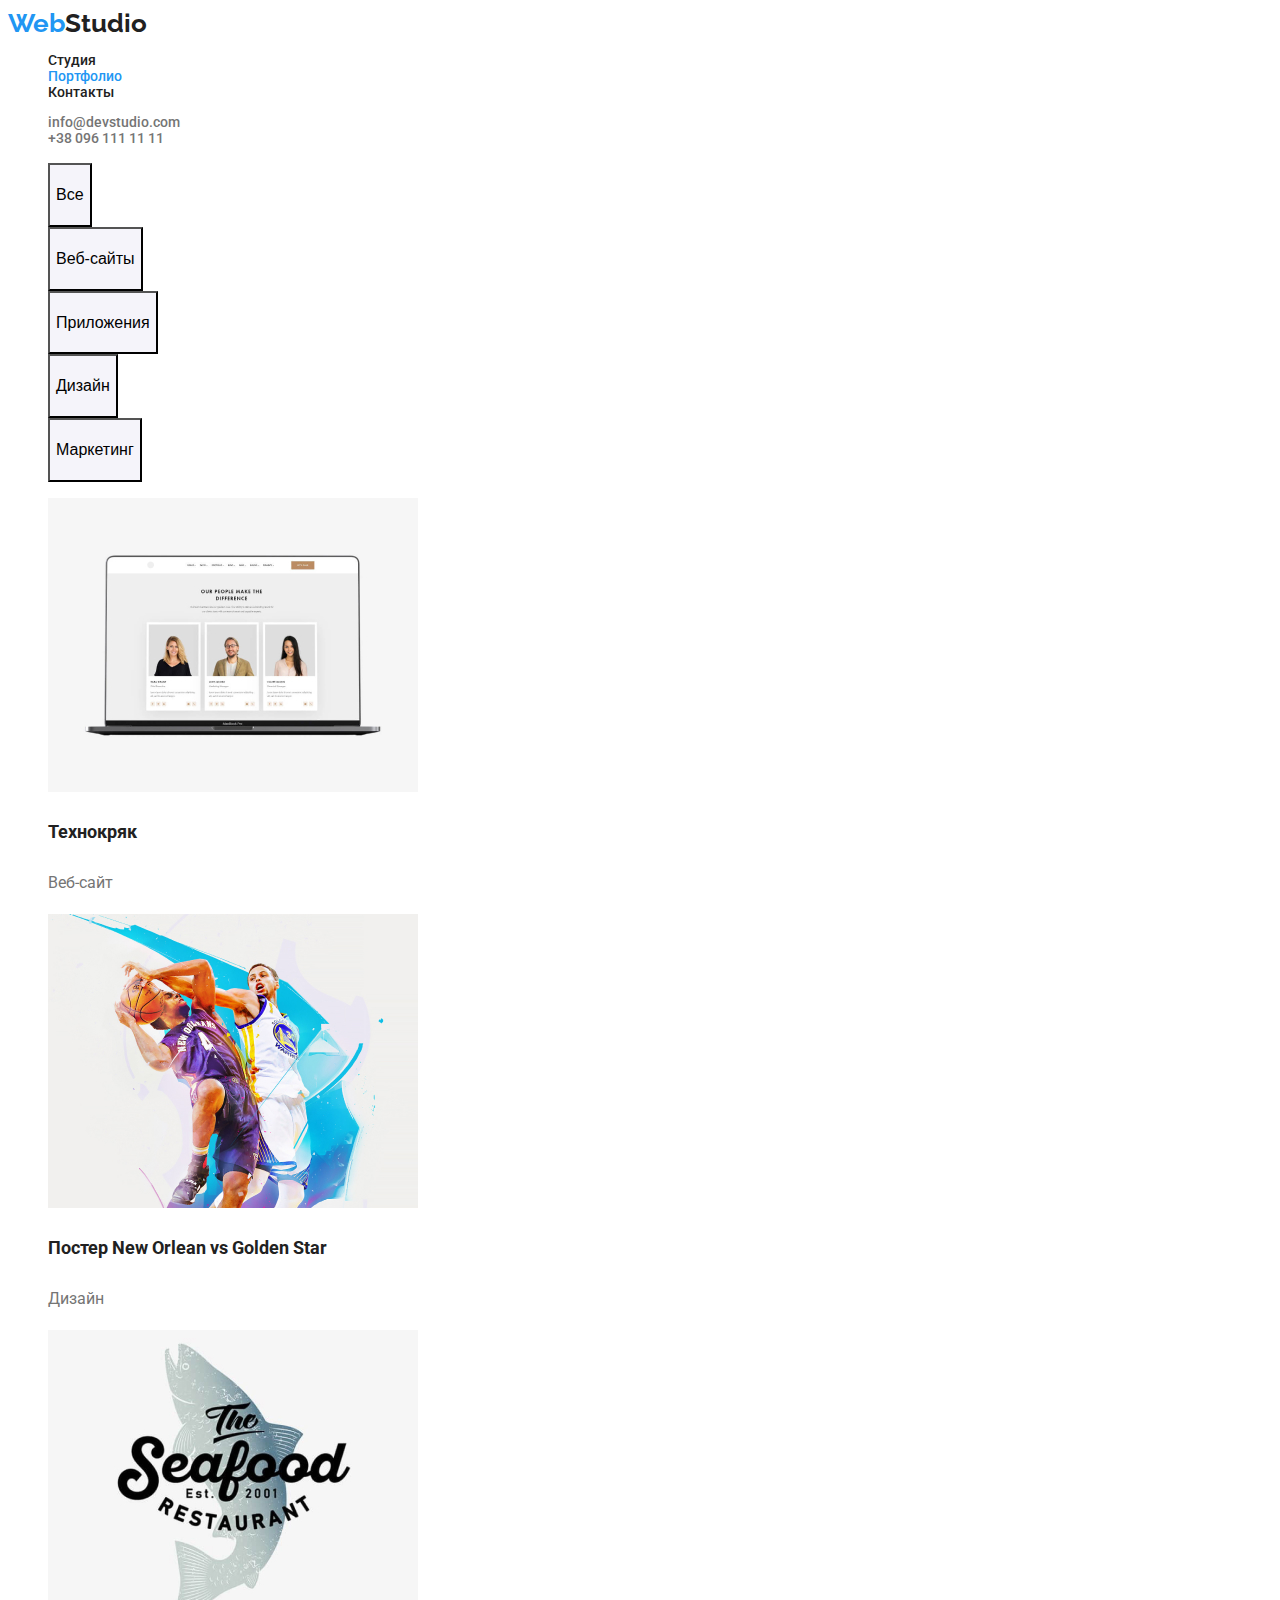
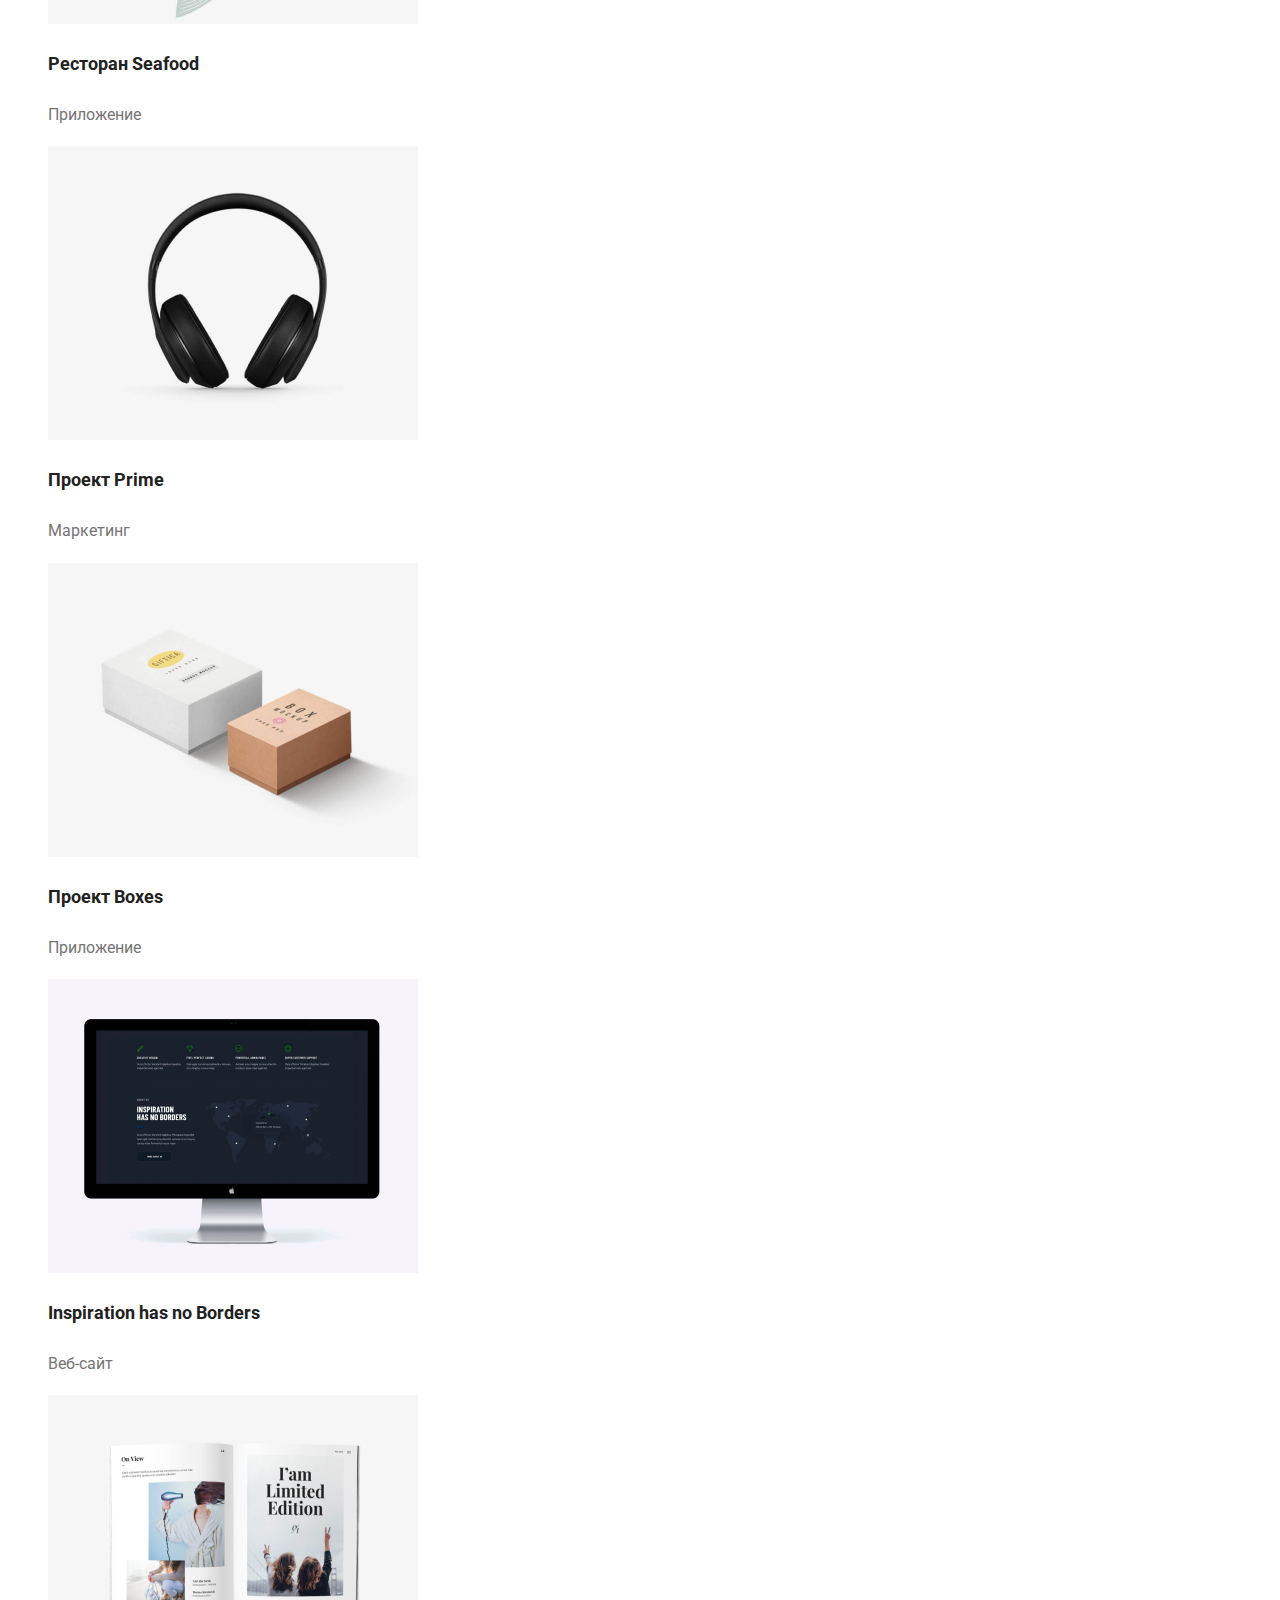
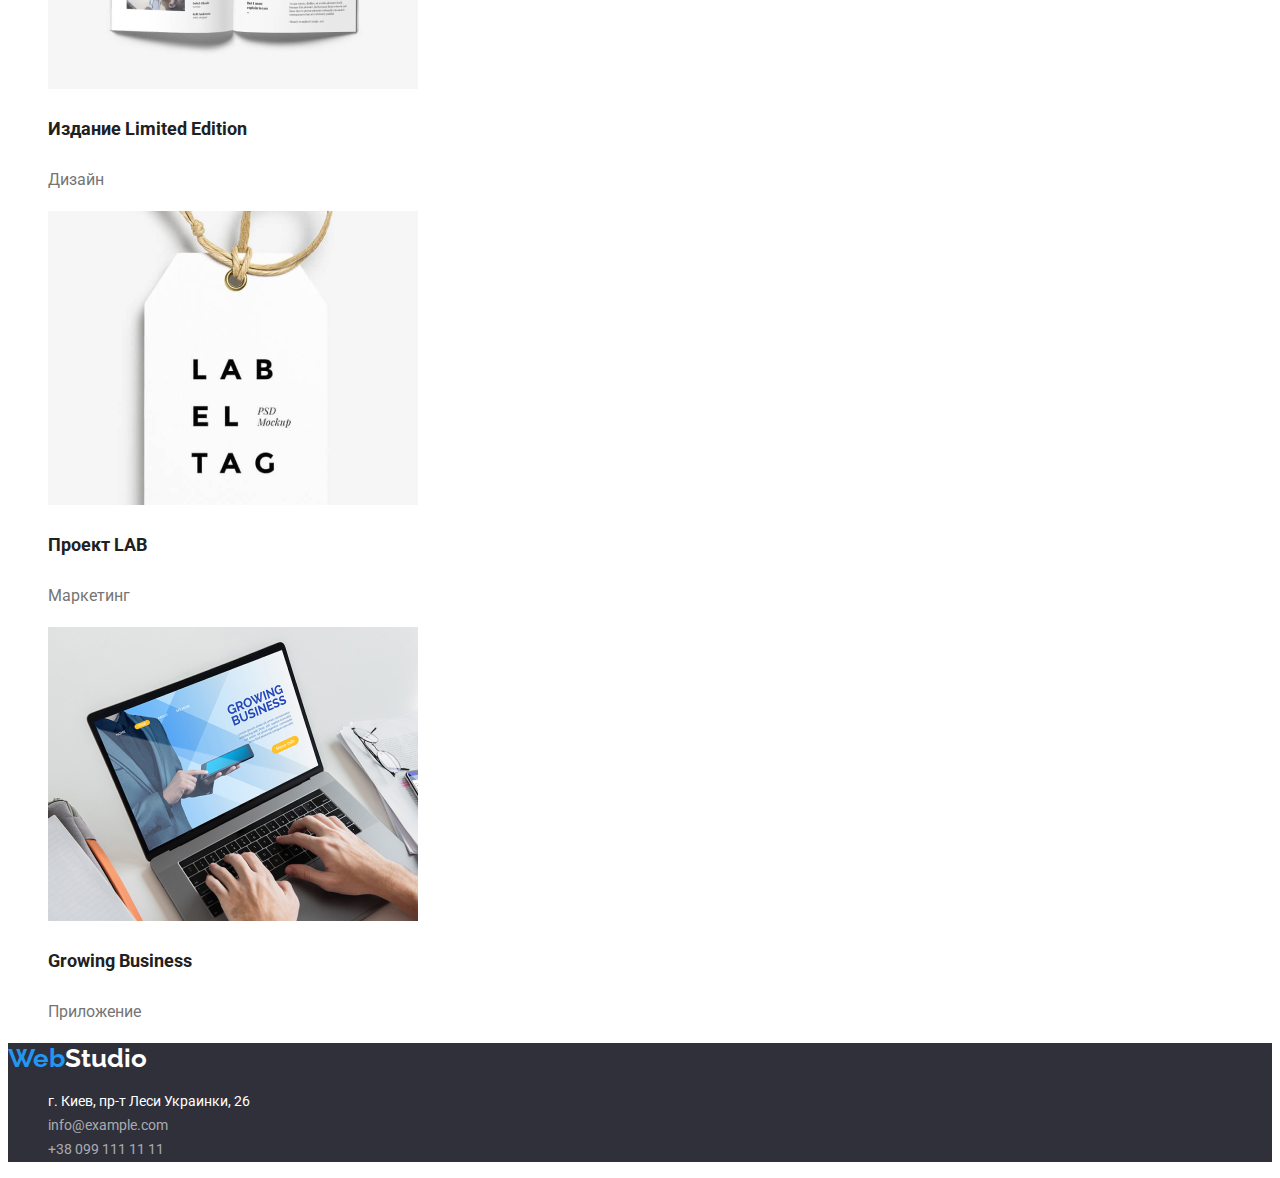
==== portfolio/index.html @ 1dd8f784 "added styles" ====
<!DOCTYPE html>
<html lang="ru">
<head>
    <meta charset="UTF-8">
    <meta http-equiv="X-UA-Compatible" content="IE=edge">
    <meta name="viewport" content="width=device-width, initial-scale=1.0">
    <link rel="stylesheet" href="../style.css">
    <link rel="preconnect" href="https://fonts.googleapis.com">
<link rel="preconnect" href="https://fonts.gstatic.com" crossorigin>
<link href="https://fonts.googleapis.com/css2?family=Raleway:wght@700&family=Roboto:wght@400;500;700;900&display=swap" rel="stylesheet">
    <title>Business</title>
</head>
<body>
    <header>
        <nav>
           <a href="./index.html" class="logo"><span>Web</span>Studio</a>
            <ul class="nav">
                <li ><a href="../index.html" >Студия</a></li>
                <li><a href="#" class="link" >Портфолио</a></li>
                <li><a href="#" >Контакты</a></li>
            </ul>
        </nav>
        <address>
            <ul class="address__list">
                <li class="addres__item"><a href="mailto:info@devstudio.com">info@devstudio.com</a></li>
                <li class="addres__item"><a href="tel:+380961111111">+38 096 111 11 11</a></li>
            </ul>
        </address>
        
    </header>
    <main>
        <section>
            <!-- <h2></h2> -->
            <ul class="check">
                <li>
                    <button>
                        <p>Все</p>
                    </button>
                </li>
                <li>
                    <button>
                        <p>Веб-сайты</p>
                    </button>
                </li>
                <li>
                    <button>
                        <p>Приложения</p>
                    </button>
                </li>
                <li>
                    <button>
                        <p>Дизайн</p>
                    </button>
                </li>
                <li>
                    <button>
                        <p>Маркетинг</p>
                    </button>
                </li>
            </ul>
            <ul class="options">
                <li>
                    <img src="./img/img1.jpg" alt="Технокряк" width="370" height="294">
                    <h3>Технокряк</h3>
                    <p>Веб-сайт</p>
                </li>
                <li>
                    <img src="./img/img2.jpg" alt="Постер New Orlean vs Golden Star" width="370" height="294">
                    <h3>Постер New Orlean vs Golden Star</h3>
                    <p>Дизайн</p>
                </li>
                <li>
                    <img src="./img/img3.jpg" alt="Ресторан Seafood" width="370" height="294">
                    <h3>Ресторан Seafood</h3>
                    <p>Приложение</p>
                </li>
                <li>
                    <img src="./img/img4.jpg" alt="Проект Prime" width="370" height="294">
                    <h3>Проект Prime</h3>
                    <p>Маркетинг</p>
                </li>
                <li>
                    <img src="./img/img5.jpg" alt="Проект Boxes" width="370" height="294">
                    <h3>Проект Boxes</h3>
                    <p>Приложение</p>
                </li>
                <li>
                    <img src="./img/img6.jpg" alt="Inspiration has no Borders" width="370" height="294">
                    <h3>Inspiration has no Borders</h3>
                    <p>Веб-сайт</p>
                </li>
                <li>
                    <img src="./img/img7.jpg" alt="Издание Limited Edition" width="370" height="294">
                    <h3>Издание Limited Edition</h3>
                    <p>Дизайн</p>
                </li>
                <li>
                    <img src="./img/img8.jpg" alt="Проект LAB" width="370" height="294">
                    <h3>Проект LAB</h3>
                    <p>Маркетинг</p>
                </li>
                <li>
                    <img src="./img/img9.jpg" alt="Growing Business" width="370" height="294">
                    <h3>Growing Business</h3>
                    <p>Приложение</p>
                </li>
            </ul>
        </section>
    </main>
    <footer>
        <a href="./index.html" class="logo"><span>Web</span>Studio</a>
        <address class="address">
            <ul>
                <li class="city">г. Киев, пр-т Леси Украинки, 26</li>
                <li>info@example.com</li>
                <li>+38 099 111 11 11</li>
            </ul>
        </address>
    </footer>
</body>
</html>
---- style.css ----
:root{
    --color_blue: #2196F3;
    --color-white: #FFFFFF;;
    --color-black: #212121;
    --color_grey: #757575;
    --background_dark: #2F303A;
    --background_white: #F5F4FA;
    --color_rgba: rgba(255, 255, 255, 0.6)
}
body{
    color: var(--color_grey);
    background-color: var(--color-white);
    font-family: 'Roboto', sans-serif;
}
address{
    font-style: normal;
}
ul{
    list-style: none;
}
a{
    text-decoration: none;
}
h1{
text-align: center;
font-weight: 900;
font-size: 44px;
line-height: 1.36;
}
h2, h3{
    color: var(--color-black)
}
h2{
    font-weight: 700;
    font-size: 36px;
    line-height: 1.16;
}

.nav a{
    color: var(--color-black);
}
.nav a:hover,
.nav a:focus{
    color: var(--color_blue)
}
address a{
    color: var(--color_grey);
}
.address__list a:hover,
.address__list a:focus{
    color: var(--color_blue)
}
.nav,
.address__list{
font-weight: 500;
font-size: 14px;
line-height: 1.14;
}
.address{
    color: var(--color_rgba)
}
.logo{
color: var(--color-black);
font-family: 'Raleway';
font-weight: 700;
font-size: 26px;
line-height: 1.19;
}
footer .logo{
    color: var(--color-white)
}
.logo span{
    color: var(--color_blue)
}
.hero{
    background-color: var(--background_dark)
}
.hero h1{
    color: var(--color-white)
}
.hero button{
    background-color: var(--color_blue);
    color: var(--color-white);
    font-weight: 700;
    font-size: 16px;
    line-height: 1.87;
}
.comands{
    background-color: var(--background_white);
}
.comands h3{
font-weight: 500;
font-size: 16px;
line-height: 1.18;
}
.comands p{
    font-weight: 400;
    font-size: 16px;
    line-height: 1.18;
}
footer{
    background-color: var(--background_dark)
}
.city{
    color: var(--color-white);
}
.skills h3{
font-weight: 700;
font-size: 14px;
line-height: 1.14;
}
.skills p,
footer li{
    font-weight: 400;
    font-size: 14px;
    line-height: 1.71;
}
.nav .link{
    color: var(--color_blue)
}
                                                   /* PORTFOLIO*/

.check p{
font-weight: 500;
font-size: 16px;
line-height: 1.62;
}
.check button{
    background-color: var(--background_white)
}
.check button:hover,
.check button:focus{
    color: var(--color-white);
    background-color:var(--color_blue);
    cursor: pointer;
}
.options h3{
font-weight: 700;
font-size: 18px;
line-height: 2;
}
.options p{
font-weight: 400;
font-size: 16px;
line-height: 1.88;
}
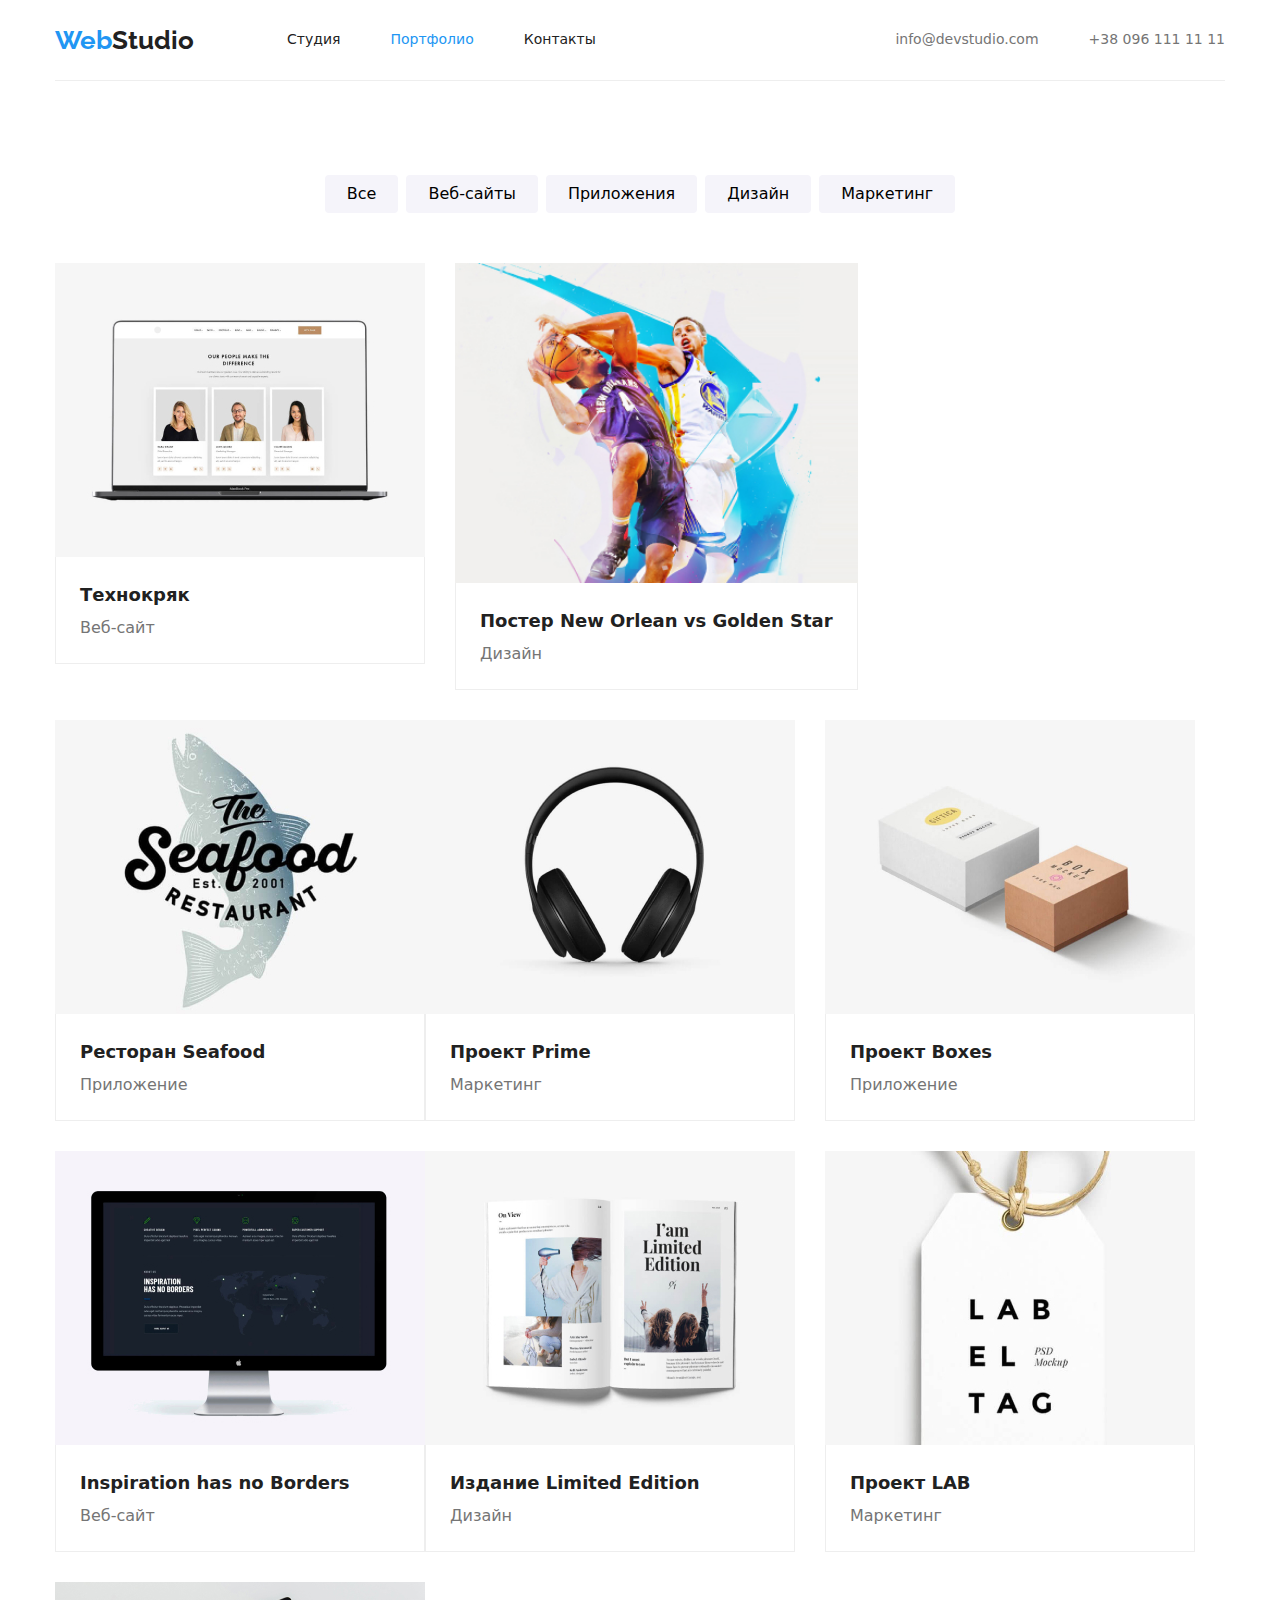
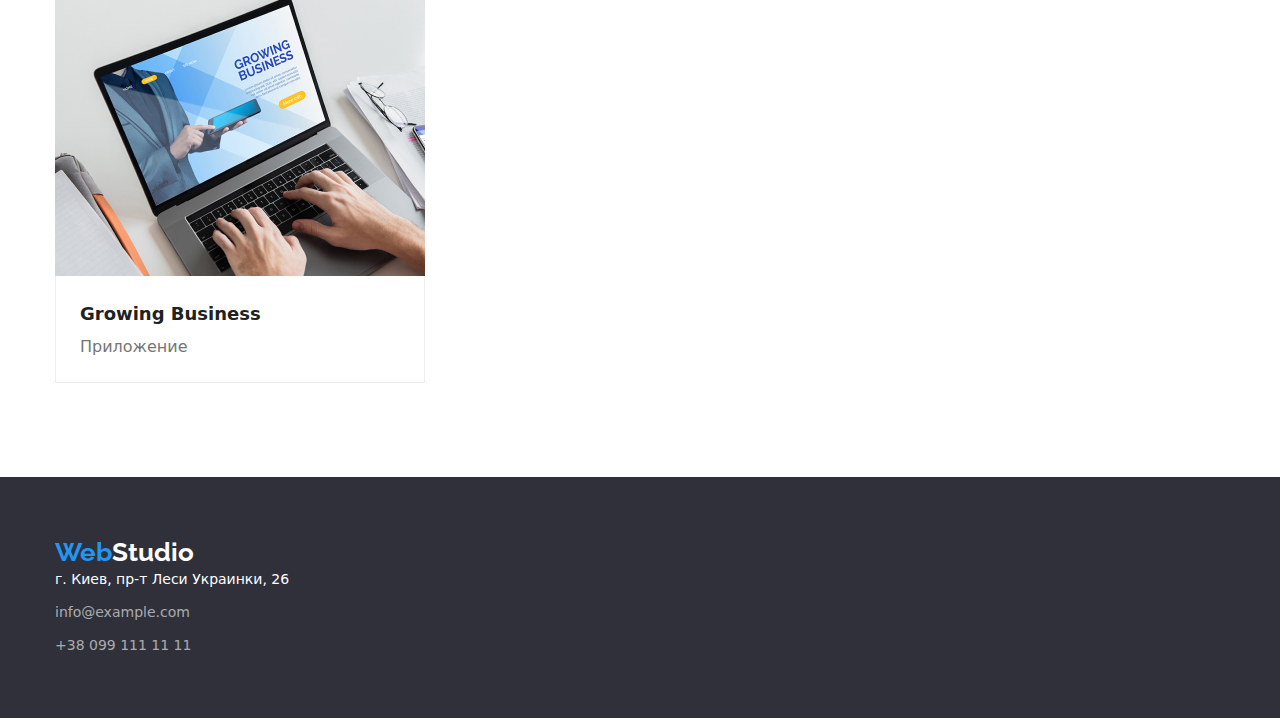
==== commit 776b0052: "add flexbox" ====
--- a/portfolio/index.html
+++ b/portfolio/index.html
@@ -6,30 +6,34 @@
     <meta name="viewport" content="width=device-width, initial-scale=1.0">
     <link rel="stylesheet" href="../style.css">
     <link rel="preconnect" href="https://fonts.googleapis.com">
+    <link rel="stylesheet" href="https://cdnjs.cloudflare.com/ajax/libs/modern-normalize/1.1.0/modern-normalize.min.css">
 <link rel="preconnect" href="https://fonts.gstatic.com" crossorigin>
 <link href="https://fonts.googleapis.com/css2?family=Raleway:wght@700&family=Roboto:wght@400;500;700;900&display=swap" rel="stylesheet">
     <title>Business</title>
 </head>
 <body>
-    <header>
-        <nav>
-           <a href="./index.html" class="logo"><span>Web</span>Studio</a>
-            <ul class="nav">
-                <li ><a href="../index.html" >Студия</a></li>
-                <li><a href="#" class="link" >Портфолио</a></li>
-                <li><a href="#" >Контакты</a></li>
-            </ul>
-        </nav>
-        <address>
-            <ul class="address__list">
-                <li class="addres__item"><a href="mailto:info@devstudio.com">info@devstudio.com</a></li>
-                <li class="addres__item"><a href="tel:+380961111111">+38 096 111 11 11</a></li>
-            </ul>
-        </address>
+    <header class="header">
+        <div class="container">
+            <nav>
+                <a href="./index.html" class="logo"><span>Web</span>Studio</a>
+                 <ul class="nav">
+                     <li ><a href="../index.html" >Студия</a></li>
+                     <li><a href="#" class="link">Портфолио</a></li>
+                     <li><a href="#">Контакты</a></li>
+                 </ul>
+             </nav>
+             <address class="header__address">
+                 <ul class="address__list">
+                     <li class="address__item"><a href="mailto:info@devstudio.com">info@devstudio.com</a></li>
+                     <li class="address__item"><a href="tel:+380961111111">+38 096 111 11 11</a></li>
+                 </ul>
+             </address>
+        </div>
         
     </header>
+   <div class="container">
     <main>
-        <section>
+        <section class="portfolio">
             <!-- <h2></h2> -->
             <ul class="check">
                 <li>
@@ -61,61 +65,91 @@
             <ul class="options">
                 <li>
                     <img src="./img/img1.jpg" alt="Технокряк" width="370" height="294">
-                    <h3>Технокряк</h3>
+                    <div>
+                        <h3>Технокряк</h3>
                     <p>Веб-сайт</p>
+                    </div>
+                    
                 </li>
                 <li>
                     <img src="./img/img2.jpg" alt="Постер New Orlean vs Golden Star" width="370" height="294">
-                    <h3>Постер New Orlean vs Golden Star</h3>
-                    <p>Дизайн</p>
+                    <div>
+                        <h3>Постер New Orlean vs Golden Star</h3>
+                        <p>Дизайн</p>
+                    </div>
+                    
                 </li>
                 <li>
                     <img src="./img/img3.jpg" alt="Ресторан Seafood" width="370" height="294">
-                    <h3>Ресторан Seafood</h3>
+                    <div>
+                        <h3>Ресторан Seafood</h3>
                     <p>Приложение</p>
+                    </div>
+                    
                 </li>
                 <li>
                     <img src="./img/img4.jpg" alt="Проект Prime" width="370" height="294">
-                    <h3>Проект Prime</h3>
-                    <p>Маркетинг</p>
+                    <div>
+                        <h3>Проект Prime</h3>
+                        <p>Маркетинг</p>
+                    </div>
+                    
                 </li>
                 <li>
                     <img src="./img/img5.jpg" alt="Проект Boxes" width="370" height="294">
-                    <h3>Проект Boxes</h3>
+                    <div>
+                        <h3>Проект Boxes</h3>
                     <p>Приложение</p>
+                    </div>
+                    
                 </li>
                 <li>
                     <img src="./img/img6.jpg" alt="Inspiration has no Borders" width="370" height="294">
-                    <h3>Inspiration has no Borders</h3>
-                    <p>Веб-сайт</p>
+                    <div>
+                        <h3>Inspiration has no Borders</h3>
+                        <p>Веб-сайт</p>
+                    </div>
+                    
                 </li>
                 <li>
                     <img src="./img/img7.jpg" alt="Издание Limited Edition" width="370" height="294">
-                    <h3>Издание Limited Edition</h3>
-                    <p>Дизайн</p>
+                    <div>
+                        <h3>Издание Limited Edition</h3>
+                        <p>Дизайн</p>
+                    </div>
+                    
                 </li>
                 <li>
                     <img src="./img/img8.jpg" alt="Проект LAB" width="370" height="294">
-                    <h3>Проект LAB</h3>
-                    <p>Маркетинг</p>
+                    <div>
+                        <h3>Проект LAB</h3>
+                        <p>Маркетинг</p>
+                    </div>
+                    
                 </li>
                 <li>
                     <img src="./img/img9.jpg" alt="Growing Business" width="370" height="294">
-                    <h3>Growing Business</h3>
-                    <p>Приложение</p>
+                    <div>
+                        <h3>Growing Business</h3>
+                        <p>Приложение</p>
+                    </div>
+                    
                 </li>
             </ul>
         </section>
     </main>
+   </div>
     <footer>
-        <a href="./index.html" class="logo"><span>Web</span>Studio</a>
-        <address class="address">
-            <ul>
-                <li class="city">г. Киев, пр-т Леси Украинки, 26</li>
-                <li>info@example.com</li>
-                <li>+38 099 111 11 11</li>
-            </ul>
-        </address>
-    </footer>
+        <div class="container">
+          <a href="./index.html" class="logo"><span>Web</span>Studio</a>
+          <address class="address">
+              <ul>
+                  <li class="city">г. Киев, пр-т Леси Украинки, 26</li>
+                  <li>info@example.com</li>
+                  <li>+38 099 111 11 11</li>
+              </ul>
+          </address>
+        </div>
+      </footer>
 </body>
 </html>--- a/style.css
+++ b/style.css
@@ -1,6 +1,6 @@
 :root{
     --color_blue: #2196F3;
-    --color-white: #FFFFFF;;
+    --color-white: #FFFFFF;
     --color-black: #212121;
     --color_grey: #757575;
     --background_dark: #2F303A;
@@ -12,23 +12,52 @@
     background-color: var(--color-white);
     font-family: 'Roboto', sans-serif;
 }
+img{
+    display: block;
+    min-width: 100%;
+    height: auto;
+}
+.container{
+    width: 1200px;
+    padding: 0 15px;
+    margin-left: auto;
+    margin-right: auto;
+}
 address{
     font-style: normal;
+    margin-left: auto;
+}
+.header .container{
+    display: flex;
+    align-items: center;
+}
+.header .nav{
+    display: flex;
+}
+.header nav{
+    display: flex;
+    align-items: center;
 }
 ul{
     list-style: none;
-}
+    padding: 0;
+    margin: 0;
+}
+
 a{
     text-decoration: none;
 }
 h1{
+    margin: 0;
 text-align: center;
 font-weight: 900;
 font-size: 44px;
 line-height: 1.36;
 }
 h2, h3{
-    color: var(--color-black)
+    color: var(--color-black);
+    margin: 0;
+    
 }
 h2{
     font-weight: 700;
@@ -38,7 +67,13 @@
 
 .nav a{
     color: var(--color-black);
-}
+    display: inline-block;
+    padding: 32px 0;
+}
+.nav li:not(:last-child){
+    margin-right: 50px;
+}
+
 .nav a:hover,
 .nav a:focus{
     color: var(--color_blue)
@@ -50,11 +85,16 @@
 .address__list a:focus{
     color: var(--color_blue)
 }
+.address__item:first-child{
+    margin-right: 50px;
+}
 .nav,
 .address__list{
+    display: flex;
 font-weight: 500;
 font-size: 14px;
 line-height: 1.14;
+margin-left: auto;
 }
 .address{
     color: var(--color_rgba)
@@ -66,6 +106,9 @@
 font-size: 26px;
 line-height: 1.19;
 }
+header .logo{
+margin-right: 93px;
+}
 footer .logo{
     color: var(--color-white)
 }
@@ -73,10 +116,13 @@
     color: var(--color_blue)
 }
 .hero{
-    background-color: var(--background_dark)
+    background-color: var(--background_dark);
+    text-align: center;
 }
 .hero h1{
-    color: var(--color-white)
+    color: var(--color-white);
+    margin-bottom: 30px;
+    
 }
 .hero button{
     background-color: var(--color_blue);
@@ -84,6 +130,8 @@
     font-weight: 700;
     font-size: 16px;
     line-height: 1.87;
+    padding: 10px 32px;
+    border-radius: 4px;
 }
 .comands{
     background-color: var(--background_white);
@@ -108,6 +156,7 @@
 font-weight: 700;
 font-size: 14px;
 line-height: 1.14;
+margin-bottom: 10px;
 }
 .skills p,
 footer li{
@@ -115,8 +164,78 @@
     font-size: 14px;
     line-height: 1.71;
 }
+.skills ul{
+    display: flex;
+}
+.skills li{
+    width: calc((100% - 90px)/4);
+}
+.skills li:not(:last-child){
+    margin-right: 30px;
+}
+.skills p{
+    margin: 0;
+}
+.skills{
+    padding: 94px 0;
+}
 .nav .link{
     color: var(--color_blue)
+}
+                                              /* WORK */
+.work ul{
+    display: flex;
+}
+.work li:not(:last-child){
+    margin-right: 30px;
+}
+.work h2{
+    text-align: center;
+    margin-bottom: 50px;
+}
+.work{
+    padding-bottom: 94px;
+}
+                                                   /* COMANDS */
+.comands{
+    padding: 94px 0;
+}
+.comands ul{
+    display: flex;
+}
+.comands li{
+    width: calc((100% - 90px)/4);
+    box-shadow: 0px 1px 3px rgba(0, 0, 0, 0.12), 0px 1px 1px rgba(0, 0, 0, 0.14), 0px 2px 1px rgba(0, 0, 0, 0.2);
+border-radius: 0px 0px 4px 4px;
+overflow: hidden;
+}
+.comands li:not(:last-child){
+    margin-right: 30px;
+}
+
+.comands h3{
+    margin-bottom: 10px;
+}
+.comands h2{
+    margin-bottom: 50px;
+}
+.teams{
+    background-color: var(--color-white);
+    text-align: center;
+    padding: 30px 0;
+}
+.teams p{
+    margin: 0;
+}
+                                                    /* FOOTER */
+footer .logo{
+    margin-bottom: 20px;
+}
+.address li:not(:last-child){
+    margin-bottom: 9px;
+}
+footer{
+    padding: 60px 0;
 }
                                                    /* PORTFOLIO*/
 
@@ -124,15 +243,31 @@
 font-weight: 500;
 font-size: 16px;
 line-height: 1.62;
+margin: 0;
+}
+.check h3{
+    margin-bottom: 4px;
+}
+.check{
+    display: flex;
+    justify-content: center;
+    margin-bottom: 50px;
+}
+.check li:not(:last-child){
+    margin-right: 8px;
 }
 .check button{
-    background-color: var(--background_white)
+    background-color: var(--background_white);
+    padding: 6px 22px;
+    border-radius: 4px;
+    border: 0;
 }
 .check button:hover,
 .check button:focus{
     color: var(--color-white);
     background-color:var(--color_blue);
     cursor: pointer;
+    box-shadow: 0px 3px 1px rgba(0, 0, 0, 0.1), 0px 1px 2px rgba(0, 0, 0, 0.08), 0px 2px 2px rgba(0, 0, 0, 0.12);
 }
 .options h3{
 font-weight: 700;
@@ -143,4 +278,25 @@
 font-weight: 400;
 font-size: 16px;
 line-height: 1.88;
+margin: 0;
+}
+.portfolio{
+    padding: 94px 0;
+    border-top: 1px solid #EEEEEE;;
+}
+.options{
+    display: flex;
+    flex-wrap: wrap;
+}
+.options li:not(:nth-child(3n)){
+    margin-right: 30px;
+}
+.options li:not(:nth-last-child(-n+3)){
+    margin-bottom: 30px;
+}
+.options div{
+    padding: 20px 24px;
+    border-bottom: 1px solid #EEEEEE;
+    border-right: 1px solid #EEEEEE;
+    border-left: 1px solid #EEEEEE;
 }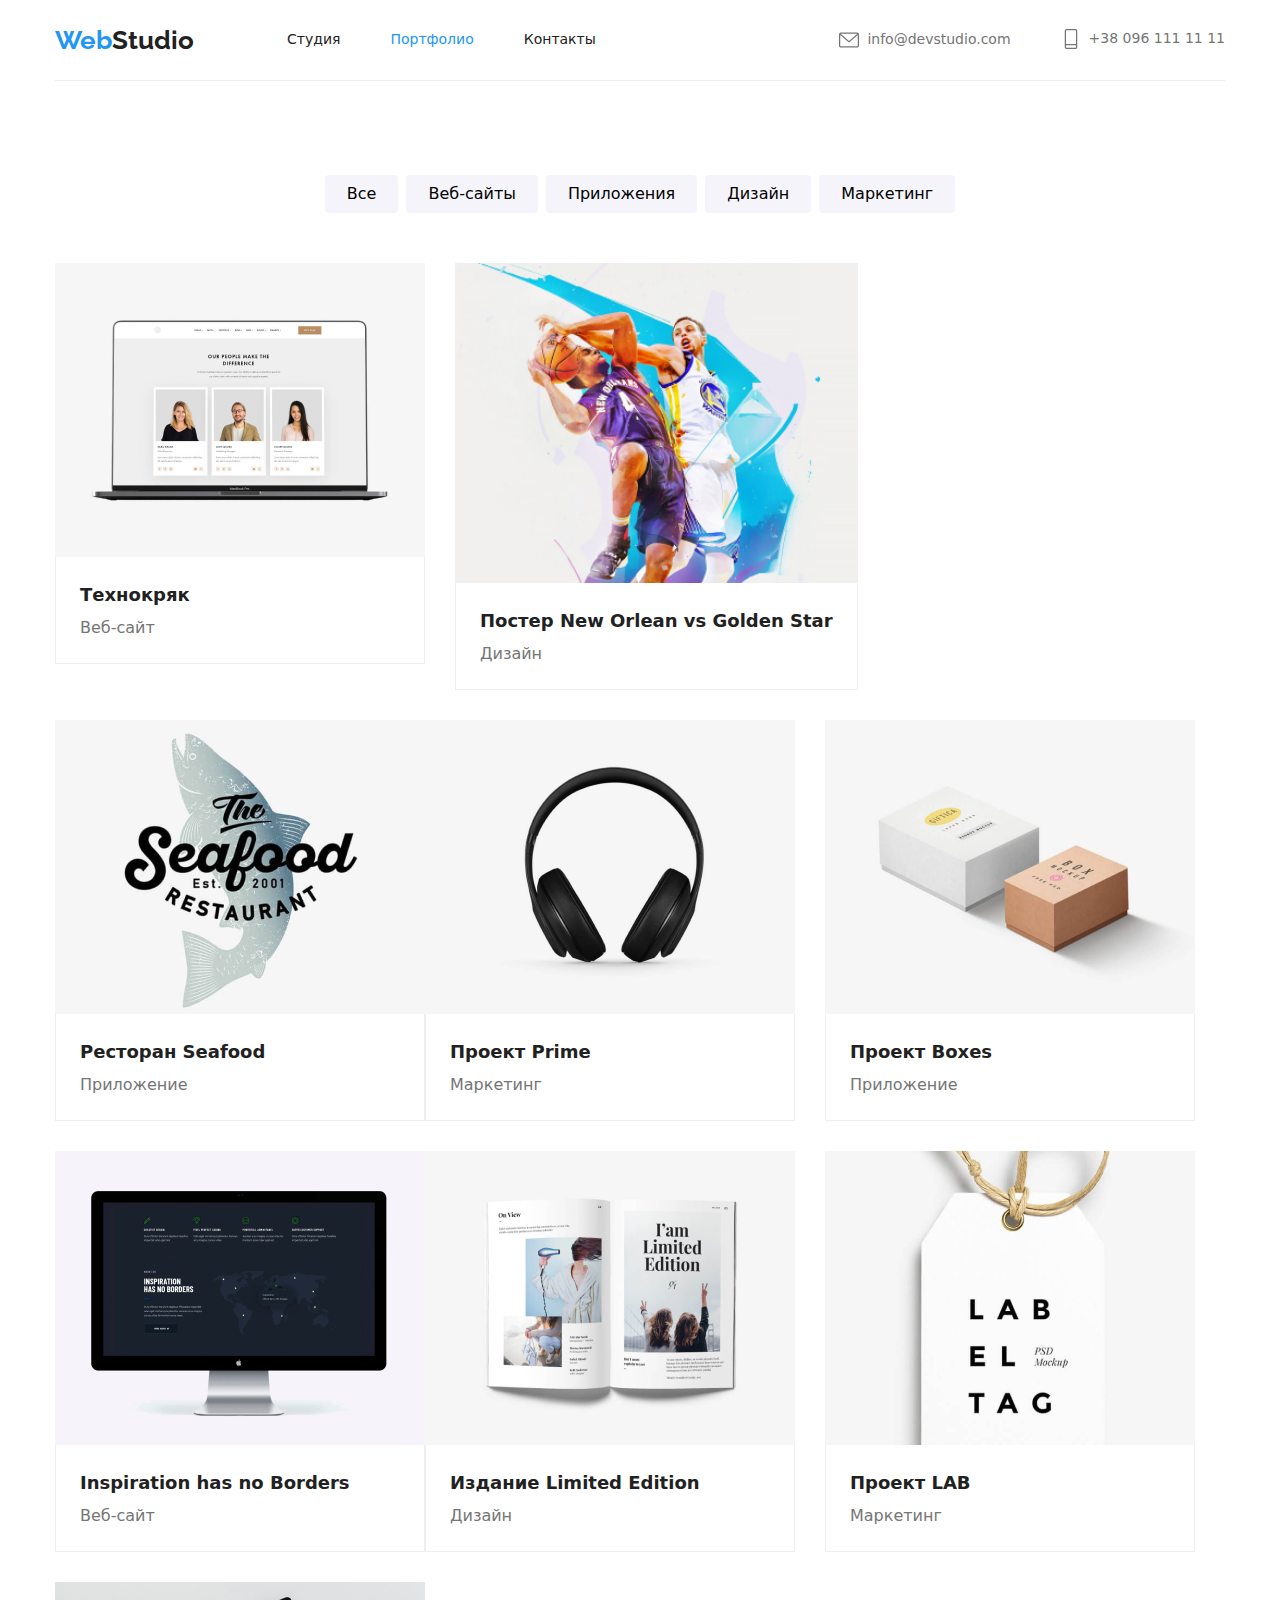
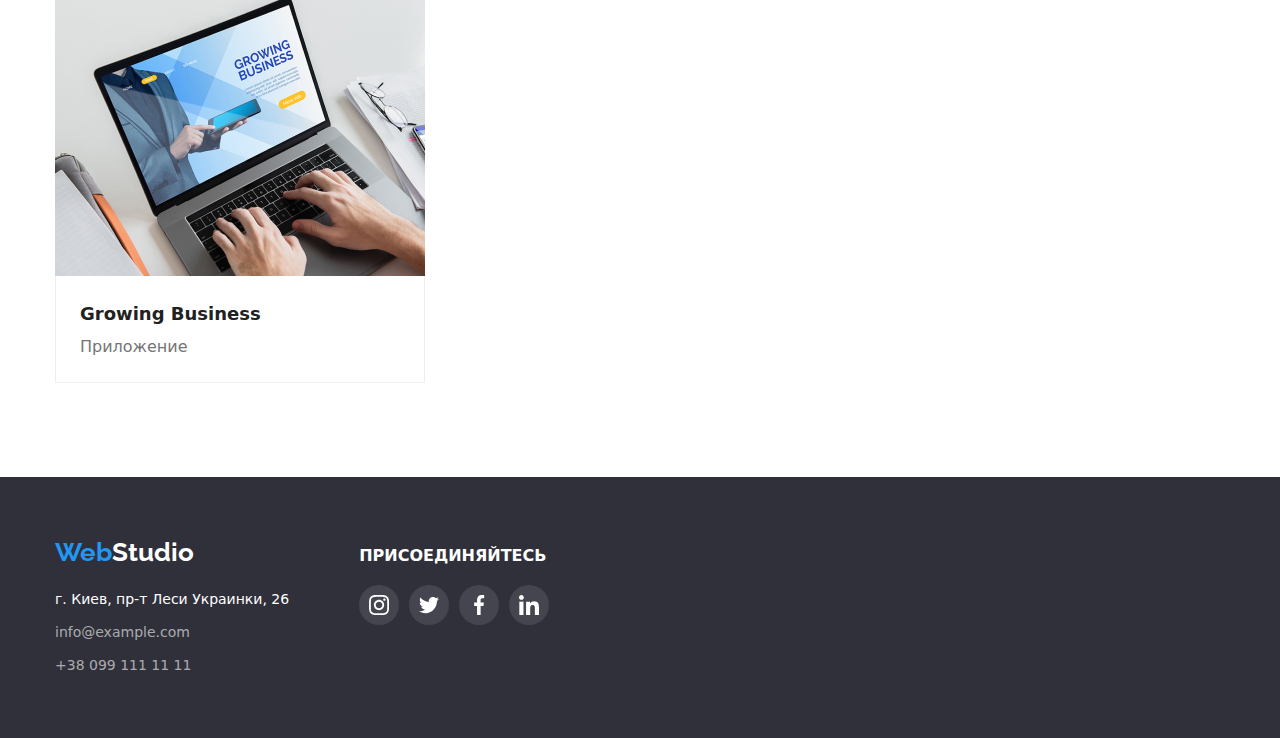
==== commit 4d745b9d: "add svg" ====
--- a/portfolio/index.html
+++ b/portfolio/index.html
@@ -23,10 +23,22 @@
                  </ul>
              </nav>
              <address class="header__address">
-                 <ul class="address__list">
-                     <li class="address__item"><a href="mailto:info@devstudio.com">info@devstudio.com</a></li>
-                     <li class="address__item"><a href="tel:+380961111111">+38 096 111 11 11</a></li>
-                 </ul>
+                <ul class="address__list">
+                    <li class="address__item">      
+                       <a href="mailto:info@devstudio.com">
+                           <svg width="20" height="22">
+                               <use href="../img/symbol-defs.svg#icon-mail" ></use>
+                           </svg >
+                           info@devstudio.com
+                       </a></li>
+                    <li class="address__item">
+                       
+                       <a href="tel:+380961111111">
+                           <svg width="20" height="20">
+                               <use href="../img/symbol-defs.svg#icon-phone"></use>
+                           </svg>
+                           +38 096 111 11 11</a></li>
+                </ul>
              </address>
         </div>
         
@@ -139,9 +151,10 @@
         </section>
     </main>
    </div>
-    <footer>
-        <div class="container">
-          <a href="./index.html" class="logo"><span>Web</span>Studio</a>
+   <footer>
+    <div class="container">
+      <div class="brand">
+          <a href="../index.html" class="logo"><span>Web</span>Studio</a>
           <address class="address">
               <ul>
                   <li class="city">г. Киев, пр-т Леси Украинки, 26</li>
@@ -149,7 +162,43 @@
                   <li>+38 099 111 11 11</li>
               </ul>
           </address>
-        </div>
-      </footer>
+      </div>
+      
+      <div class="call">
+          <b>ПРИСОЕДИНЯЙТЕСЬ</b>
+          <ul class="social">
+              <li>
+                  <a href="#">
+                      <svg width="20" height="20">
+                          <use href="../img/symbol-defs.svg#icon-instagram"></use>
+                      </svg>
+                  </a>
+
+              </li>
+              <li>
+                  <a href="#">
+                      <svg width="20" height="20">
+                          <use href="../img/symbol-defs.svg#icon-twitter"></use>
+                      </svg>
+                  </a>
+              </li>
+              <li>
+                  <a href="#">
+                      <svg width="20" height="20">
+                          <use href="../img/symbol-defs.svg#icon-facebook"></use>
+                      </svg>
+                  </a>
+              </li>
+              <li>
+                  <a href="#">
+                      <svg width="20" height="20">
+                          <use href="../img/symbol-defs.svg#icon-linkedin"></use>
+                      </svg>
+                  </a>
+              </li>
+          </ul>
+      </div>
+    </div>
+  </footer>
 </body>
 </html>--- a/style.css
+++ b/style.css
@@ -79,7 +79,10 @@
     color: var(--color_blue)
 }
 address a{
+    display: flex;
+    align-items: center;
     color: var(--color_grey);
+
 }
 .address__list a:hover,
 .address__list a:focus{
@@ -88,14 +91,27 @@
 .address__item:first-child{
     margin-right: 50px;
 }
+/* .address__item{
+    display: flex;
+    align-items: center;
+} */
+.address__item svg{
+    margin-right: 8px;
+    fill: currentColor;
+}
+/* .address__item svg:hover{
+    fill: currentColor;
+} */
+
 .nav,
 .address__list{
-    display: flex;
+display: flex;
 font-weight: 500;
 font-size: 14px;
 line-height: 1.14;
-margin-left: auto;
-}
+
+}
+
 .address{
     color: var(--color_rgba)
 }
@@ -116,8 +132,16 @@
     color: var(--color_blue)
 }
 .hero{
+    display: flex;
+    align-items:center;
+    text-align: center;
+    max-width: 1600px;
+    height: 600px;
     background-color: var(--background_dark);
-    text-align: center;
+    background-image: linear-gradient(rgba(47, 48, 58, 0.4), rgba(47, 48, 58, 0.4)), url(./img/hero.jpg);
+    background-repeat: no-repeat;
+    background-size: cover;
+    background-position: center;
 }
 .hero h1{
     color: var(--color-white);
@@ -170,6 +194,28 @@
 .skills li{
     width: calc((100% - 90px)/4);
 }
+.skills li::before{
+    display: block;
+    content:"";
+    height: 120px;
+    background: #F5F4FA;
+background-repeat: no-repeat;
+background-position: center;
+margin-bottom: 30px;
+
+}
+.skills li:nth-child(1)::before{
+    background-image: url(./img/Group.svg)
+}
+.skills li:nth-child(2)::before{
+    background-image: url(./img/clock.svg)
+}
+.skills li:nth-child(3)::before{
+    background-image: url(./img/diagram.svg)
+}
+.skills li:nth-child(4)::before{
+    background-image: url(./img/astronaut.svg)
+}
 .skills li:not(:last-child){
     margin-right: 30px;
 }
@@ -203,13 +249,13 @@
 .comands ul{
     display: flex;
 }
-.comands li{
+.name{
     width: calc((100% - 90px)/4);
     box-shadow: 0px 1px 3px rgba(0, 0, 0, 0.12), 0px 1px 1px rgba(0, 0, 0, 0.14), 0px 2px 1px rgba(0, 0, 0, 0.2);
 border-radius: 0px 0px 4px 4px;
 overflow: hidden;
 }
-.comands li:not(:last-child){
+.name:not(:last-child){
     margin-right: 30px;
 }
 
@@ -226,9 +272,72 @@
 }
 .teams p{
     margin: 0;
+    margin-bottom: 16px;
+}
+.social{
+    justify-content: center;
+}
+.social li:not(:last-child){
+    margin-right: 10px;
+}
+
+.social a{
+    display: flex;
+    width: 40px;
+    height: 40px;
+    border-radius: 50%;
+    /* background-color: tomato; */
+    align-items: center;
+    justify-content: center;
+}
+.social a:hover{
+background-color: var(--color_blue)
+}
+.social a{
+    fill: var(--color_grey);
+}
+.social a:hover{
+    fill: var(--color-white);
+}
+                                                   /* CLIENT */
+.client{
+    padding: 94px 0;
+    text-align: center;
+}
+.client h2{
+    margin-bottom: 50px;
+}
+.client ul{
+    display: flex;
+}
+.client li{
+    
+    border: 1px solid #AFB1B8;
+border-radius: 4px;
+}
+.client li:hover,
+.client li:focus{
+    border: 1px solid var(--color_blue)
+}
+.client li:not(:last-child){
+    margin-right: 30px;
+}
+.client a{
+    display: flex;
+    width: 170px;
+    height: 92px;
+    align-items: center;
+    justify-content: center;
+}
+.client a{
+    fill: #AFB1B8;
+}
+.client a:hover{
+    fill: var(--color_blue)
 }
                                                     /* FOOTER */
 footer .logo{
+    display: block;
     margin-bottom: 20px;
 }
 .address li:not(:last-child){
@@ -236,6 +345,29 @@
 }
 footer{
     padding: 60px 0;
+}
+footer .container{
+    display: flex;
+    align-items: baseline
+}
+.call ul{
+    display: flex;
+    justify-content: flex-start;
+    margin-right: auto;
+}
+.call b{
+    display: block;
+    margin-bottom: 20px;
+    color: var(--color-white);
+}
+.call a{
+    background: rgba(255, 255, 255, 0.1);
+}
+.call svg{
+    fill: var(--color-white)
+}
+.brand{
+    margin-right: 70px;
 }
                                                    /* PORTFOLIO*/
 
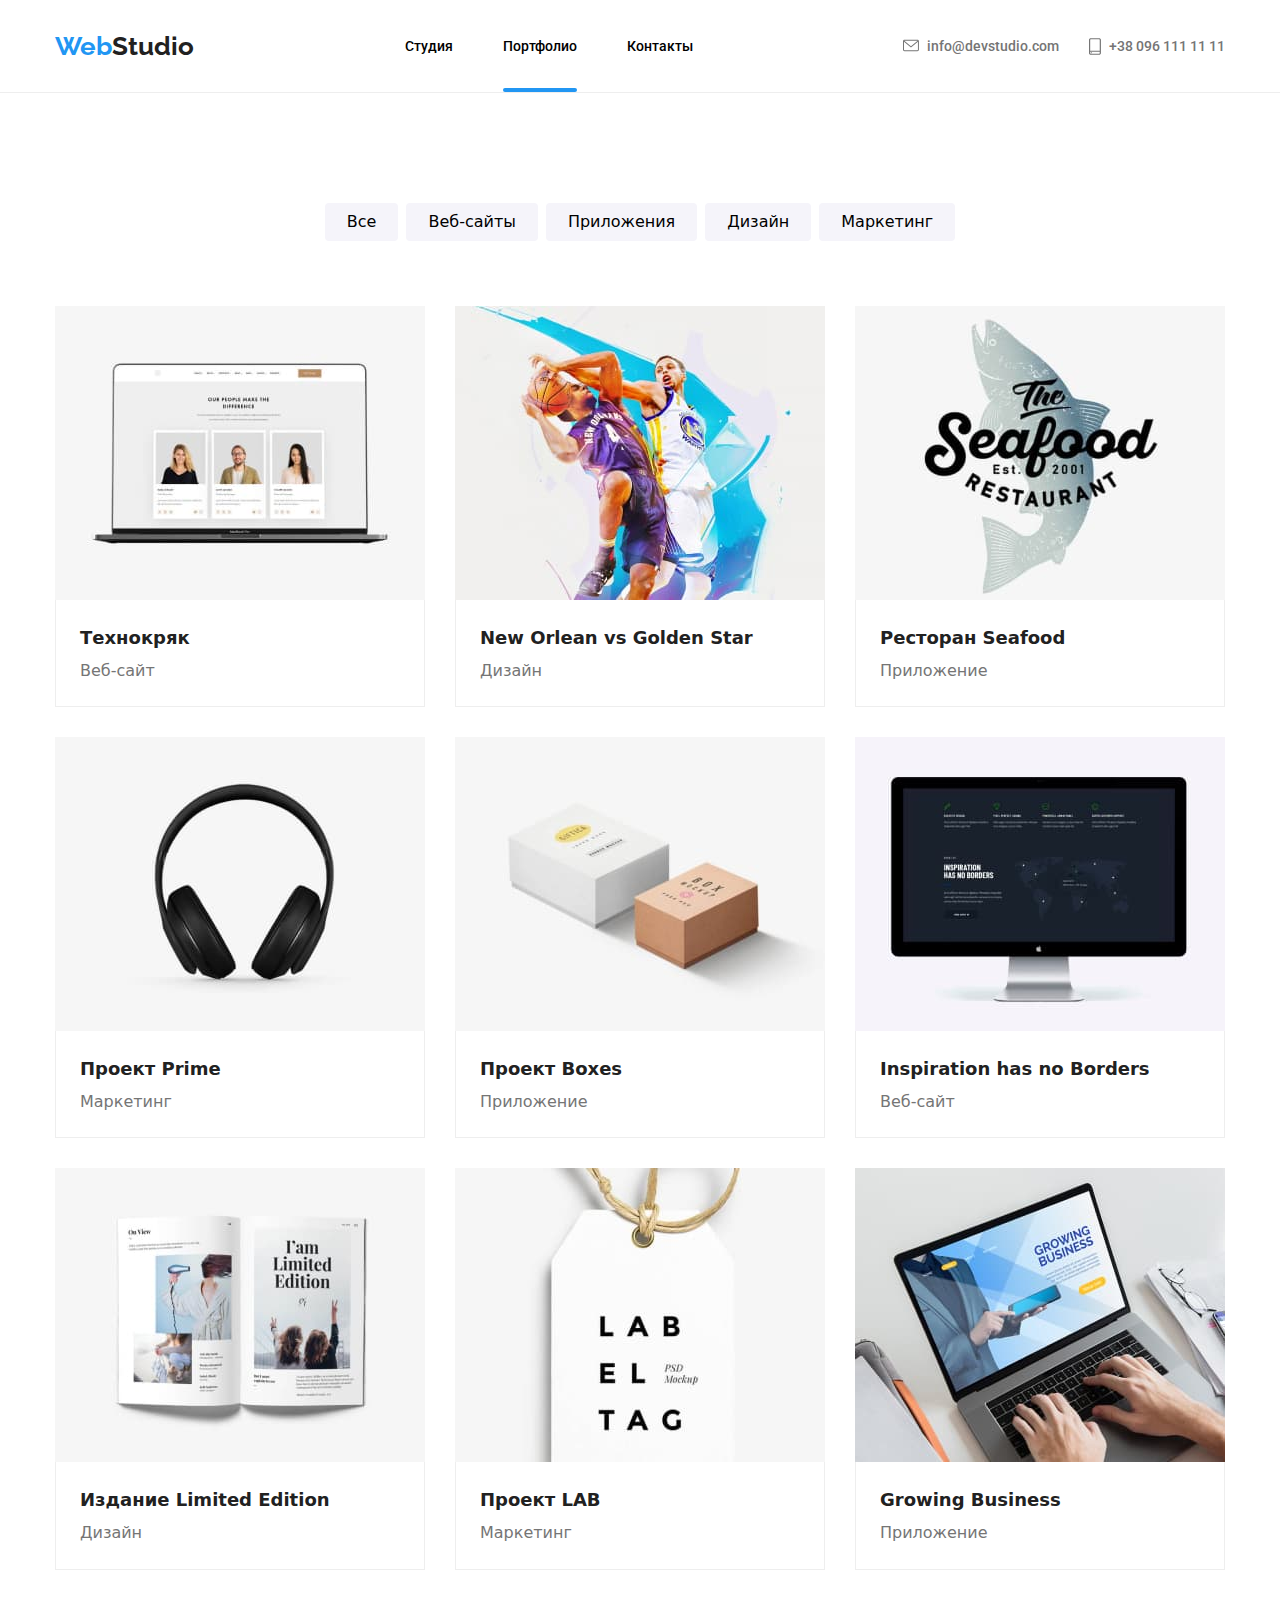
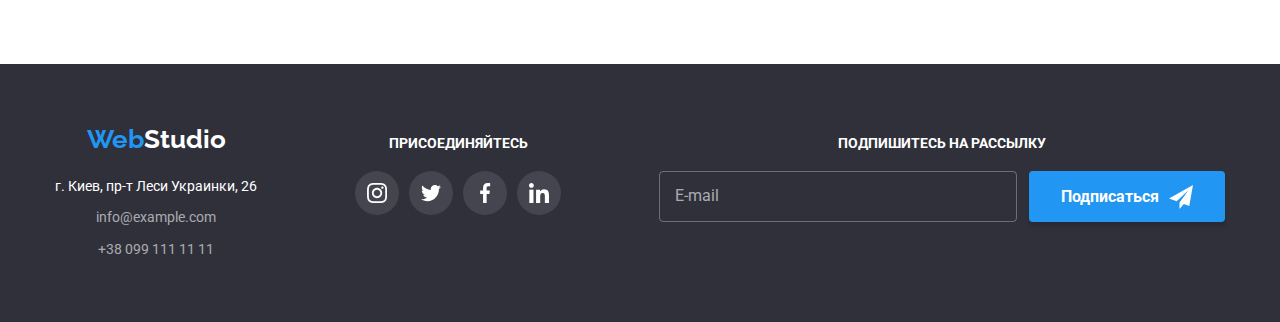
==== commit f57aba2b: "page is done" ====
--- a/portfolio/index.html
+++ b/portfolio/index.html
@@ -1,204 +1,579 @@
 <!DOCTYPE html>
 <html lang="ru">
-<head>
-    <meta charset="UTF-8">
-    <meta http-equiv="X-UA-Compatible" content="IE=edge">
-    <meta name="viewport" content="width=device-width, initial-scale=1.0">
-    <link rel="stylesheet" href="../style.css">
-    <link rel="preconnect" href="https://fonts.googleapis.com">
-    <link rel="stylesheet" href="https://cdnjs.cloudflare.com/ajax/libs/modern-normalize/1.1.0/modern-normalize.min.css">
-<link rel="preconnect" href="https://fonts.gstatic.com" crossorigin>
-<link href="https://fonts.googleapis.com/css2?family=Raleway:wght@700&family=Roboto:wght@400;500;700;900&display=swap" rel="stylesheet">
+  <head>
+    <meta charset="UTF-8" />
+    <meta http-equiv="X-UA-Compatible" content="IE=edge" />
+    <meta name="viewport" content="width=device-width, initial-scale=1.0" />
+    <!-- <link rel="stylesheet" href="./style.css"> -->
+    <link rel="stylesheet" href=".././css/main.min.css" />
+    <link rel="preconnect" href="https://fonts.googleapis.com" />
+    <link
+      rel="stylesheet"
+      href="https://cdnjs.cloudflare.com/ajax/libs/modern-normalize/1.1.0/modern-normalize.min.css"
+    />
+    <link rel="preconnect" href="https://fonts.gstatic.com" crossorigin />
+    <link
+      href="https://fonts.googleapis.com/css2?family=Raleway:wght@700&family=Roboto:wght@400;500;700;900&display=swap"
+      rel="stylesheet"
+    />
     <title>Business</title>
-</head>
-<body>
+  </head>
+  <body>
     <header class="header">
+      <div class="header__container container">
+        <nav>
+          <a href=".././index.html" class="logo"><span>Web</span>Studio</a>
+        </nav>
+        <nav>
+          <ul class="header__list">
+            <li class="header__item">
+              <a href=".././index.html" class="header__link">Студия </a>
+            </li>
+            <li class="header__item">
+              <a href="#" class="header__link active">Портфолио</a>
+            </li>
+            <li class="header__item">
+              <a href="#" class="header__link">Контакты</a>
+            </li>
+          </ul>
+        </nav>
+        <button type="button" class="header__button">
+          <svg width="24" height="16">
+            <use href=".././icons/sprite.svg#icon-menu" class="icon-menu"></use>
+            <use
+              href=".././icons/sprite.svg#icon-close"
+              class="icon-close"
+            ></use>
+          </svg>
+        </button>
+        <address>
+          <ul class="header__address">
+            <li class="header__item--address">
+              <a href="mailto:info@devstudio.com" class="header__link--address">
+                <svg width="16" height="15">
+                  <use href=".././icons/sprite.svg#icon-envelope"></use>
+                </svg>
+                info@devstudio.com</a
+              >
+            </li>
+            <li class="header__item--address">
+              <a href="tel:+380961111111" class="header__link--address">
+                <svg width="12" height="17">
+                  <use href=".././icons/sprite.svg#icon-smartphone"></use>
+                </svg>
+                +38 096 111 11 11</a
+              >
+            </li>
+          </ul>
+        </address>
+        <div class="header__menu">
+          <nav class="header__nav">
+            <ul class="menu__list">
+              <li class="menu__item">
+                <a href=".././index.html" class="menu__link">Студия</a>
+              </li>
+              <li class="menu__item--active">
+                <a href="./portfolio/index.html" class="menu__link"
+                  >Портфолио</a
+                >
+              </li>
+              <li class="menu__item">
+                <a href="#" class="menu__link">Контакты</a>
+              </li>
+            </ul>
+          </nav>
+          <div class="social__tumb">
+            <address class="menu__address">
+              <ul class="menu__list--address">
+                <li class="menu__item--address">
+                  <a href="tel:+380961111111" class="menu__link--address">
+                    +38 096 111 11 11</a
+                  >
+                </li>
+                <li class="menu__item--address">
+                  <a
+                    href="mailto:info@devstudio.com"
+                    class="menu__link--address"
+                  >
+                    info@devstudio.com</a
+                  >
+                </li>
+              </ul>
+            </address>
+            <ul class="menu__list--social">
+              <li class="menu__item--social">
+                <a href="#" class="menu__link--social">Instagram</a>
+              </li>
+              <li class="menu__item--social">
+                <a href="#" class="menu__link--social">Twitter</a>
+              </li>
+              <li class="menu__item--social">
+                <a href="#" class="menu__link--social">Facebook</a>
+              </li>
+              <li class="menu__item--social">
+                <a href="#" class="menu__link--social">LinkedIn</a>
+              </li>
+            </ul>
+          </div>
+        </div>
+      </div>
+    </header>
+    <main>
+      <section class="portfolio">
         <div class="container">
-            <nav>
-                <a href="./index.html" class="logo"><span>Web</span>Studio</a>
-                 <ul class="nav">
-                     <li ><a href="../index.html" >Студия</a></li>
-                     <li><a href="#" class="link">Портфолио</a></li>
-                     <li><a href="#">Контакты</a></li>
-                 </ul>
-             </nav>
-             <address class="header__address">
-                <ul class="address__list">
-                    <li class="address__item">      
-                       <a href="mailto:info@devstudio.com">
-                           <svg width="20" height="22">
-                               <use href="../img/symbol-defs.svg#icon-mail" ></use>
-                           </svg >
-                           info@devstudio.com
-                       </a></li>
-                    <li class="address__item">
-                       
-                       <a href="tel:+380961111111">
-                           <svg width="20" height="20">
-                               <use href="../img/symbol-defs.svg#icon-phone"></use>
-                           </svg>
-                           +38 096 111 11 11</a></li>
-                </ul>
-             </address>
+          <!-- <h2></h2> -->
+          <ul class="direction">
+            <li>
+              <button>
+                <p>Все</p>
+              </button>
+            </li>
+            <li>
+              <button>
+                <p>Веб-сайты</p>
+              </button>
+            </li>
+            <li>
+              <button>
+                <p>Приложения</p>
+              </button>
+            </li>
+            <li>
+              <button>
+                <p>Дизайн</p>
+              </button>
+            </li>
+            <li>
+              <button>
+                <p>Маркетинг</p>
+              </button>
+            </li>
+          </ul>
+          <ul class="options">
+            <li>
+              <a href="#">
+                <div class="thumb">
+                  <picture>
+                    <source
+                      srcset="
+                        ./img/480/img1.1x.jpg 1x,
+                        ./img/480/img1.2x.jpg 2x
+                      "
+                      media="(max-width: 767px)"
+                    />
+                    <source
+                      srcset="
+                        ./img/768/img1.1x.jpg 1x,
+                        ./img/768/img1.2x.jpg 2x
+                      "
+                      media="(max-width: 1199px)"
+                    />
+                    <source
+                      srcset="
+                        ./img/1200/img1.1x.jpg 1x,
+                        ./img/1200/img1.2x.jpg 2x
+                      "
+                      media="(min-width: 1200px)"
+                    />
+                    <img src="./img/480/img1.1x.jpg" alt="Технокряк" />
+                  </picture>
+
+                  <p>
+                    Ресурс предлагает комплексные предложения с разным уровнем
+                    функционала и сервисов. Все это позволит посетителю получить
+                    исчерпывающие сведения о компании или частном лице.
+                  </p>
+                </div>
+                <div class="skills">
+                  <h3>Технокряк</h3>
+                  <p>Веб-сайт</p>
+                </div>
+              </a>
+            </li>
+            <li>
+              <a href="#">
+                <div class="thumb">
+                  <picture>
+                    <source
+                      srcset="
+                        ./img/480/img2.1x.jpg 1x,
+                        ./img/480/img2.2x.jpg 2x
+                      "
+                      media="(max-width: 767px)"
+                    />
+                    <source
+                      srcset="
+                        ./img/768/img2.1x.jpg 1x,
+                        ./img/768/img2.2x.jpg 2x
+                      "
+                      media="(max-width: 1199px)"
+                    />
+                    <source
+                      srcset="
+                        ./img/1200/img2.1x.jpg 1x,
+                        ./img/1200/img2.2x.jpg 2x
+                      "
+                      media="(min-width: 1200px)"
+                    />
+                    <img
+                      src="./img/480/img2.1x.jpg"
+                      alt="Постер New Orlean vs Golden Star"
+                    />
+                  </picture>
+                  <p>
+                    Ресурс предлагает комплексные предложения с разным уровнем
+                    функционала и сервисов. Все это позволит посетителю получить
+                    исчерпывающие сведения о компании или частном лице.
+                  </p>
+                </div>
+                <div class="skills">
+                  <h3>New Orlean vs Golden Star</h3>
+                  <p>Дизайн</p>
+                </div>
+              </a>
+            </li>
+            <li>
+              <a href="#">
+                <div class="thumb">
+                  <picture>
+                    <source
+                      srcset="
+                        ./img/480/img3.1x.jpg 1x,
+                        ./img/480/img3.2x.jpg 2x
+                      "
+                      media="(max-width: 767px)"
+                    />
+                    <source
+                      srcset="
+                        ./img/768/img3.1x.jpg 1x,
+                        ./img/768/img3.2x.jpg 2x
+                      "
+                      media="(max-width: 1199px)"
+                    />
+                    <source
+                      srcset="
+                        ./img/1200/img3.1x.jpg 1x,
+                        ./img/1200/img3.2x.jpg 2x
+                      "
+                      media="(min-width: 1200px)"
+                    />
+                    <img src="./img/480/img3.1x.jpg" alt="Ресторан Seafood" />
+                  </picture>
+                  <p>
+                    Ресурс предлагает комплексные предложения с разным уровнем
+                    функционала и сервисов. Все это позволит посетителю получить
+                    исчерпывающие сведения о компании или частном лице.
+                  </p>
+                </div>
+                <div class="skills">
+                  <h3>Ресторан Seafood</h3>
+                  <p>Приложение</p>
+                </div>
+              </a>
+            </li>
+            <li>
+              <a href="#">
+                <div class="thumb">
+                  <picture>
+                    <source
+                      srcset="
+                        ./img/480/img4.1x.jpg 1x,
+                        ./img/480/img4.2x.jpg 2x
+                      "
+                      media="(max-width: 767px)"
+                    />
+                    <source
+                      srcset="
+                        ./img/768/img4.1x.jpg 1x,
+                        ./img/768/img4.2x.jpg 2x
+                      "
+                      media="(max-width: 1199px)"
+                    />
+                    <source
+                      srcset="
+                        ./img/1200/img4.1x.jpg 1x,
+                        ./img/1200/img4.2x.jpg 2x
+                      "
+                      media="(min-width: 1200px)"
+                    />
+                    <img src="./img/480/img4.1x.jpg" alt="Проект Prime" />
+                  </picture>
+                  <p>
+                    Ресурс предлагает комплексные предложения с разным уровнем
+                    функционала и сервисов. Все это позволит посетителю получить
+                    исчерпывающие сведения о компании или частном лице.
+                  </p>
+                </div>
+                <div class="skills">
+                  <h3>Проект Prime</h3>
+                  <p>Маркетинг</p>
+                </div>
+              </a>
+            </li>
+            <li>
+              <a href="#">
+                <div class="thumb">
+                  <picture>
+                    <source
+                      srcset="
+                        ./img/480/img5.1x.jpg 1x,
+                        ./img/480/img5.2x.jpg 2x
+                      "
+                      media="(max-width: 767px)"
+                    />
+                    <source
+                      srcset="
+                        ./img/768/img5.1x.jpg 1x,
+                        ./img/768/img5.2x.jpg 2x
+                      "
+                      media="(max-width: 1199px)"
+                    />
+                    <source
+                      srcset="
+                        ./img/1200/img5.1x.jpg 1x,
+                        ./img/1200/img5.2x.jpg 2x
+                      "
+                      media="(min-width: 1200px)"
+                    />
+                    <img src="./img/480/img5.1x.jpg" alt="Проект Boxes" />
+                  </picture>
+                  <p>
+                    Ресурс предлагает комплексные предложения с разным уровнем
+                    функционала и сервисов. Все это позволит посетителю получить
+                    исчерпывающие сведения о компании или частном лице.
+                  </p>
+                </div>
+                <div class="skills">
+                  <h3>Проект Boxes</h3>
+                  <p>Приложение</p>
+                </div>
+              </a>
+            </li>
+            <li>
+              <a href="#">
+                <div class="thumb">
+                  <picture>
+                    <source
+                      srcset="
+                        ./img/480/img6.1x.jpg 1x,
+                        ./img/480/img6.2x.jpg 2x
+                      "
+                      media="(max-width: 767px)"
+                    />
+                    <source
+                      srcset="
+                        ./img/768/img6.1x.jpg 1x,
+                        ./img/768/img6.2x.jpg 2x
+                      "
+                      media="(max-width: 1199px)"
+                    />
+                    <source
+                      srcset="
+                        ./img/1200/img6.1x.jpg 1x,
+                        ./img/1200/img6.2x.jpg 2x
+                      "
+                      media="(min-width: 1200px)"
+                    />
+                    <img
+                      src="./img/480/img6.1x.jpg"
+                      alt="Inspiration has no Borders"
+                    />
+                  </picture>
+                  <p>
+                    Ресурс предлагает комплексные предложения с разным уровнем
+                    функционала и сервисов. Все это позволит посетителю получить
+                    исчерпывающие сведения о компании или частном лице.
+                  </p>
+                </div>
+                <div class="skills">
+                  <h3>Inspiration has no Borders</h3>
+                  <p>Веб-сайт</p>
+                </div>
+              </a>
+            </li>
+            <li>
+              <a href="#">
+                <div class="thumb">
+                  <picture>
+                    <source
+                      srcset="
+                        ./img/480/img7.1x.jpg 1x,
+                        ./img/480/img7.2x.jpg 2x
+                      "
+                      media="(max-width: 767px)"
+                    />
+                    <source
+                      srcset="
+                        ./img/768/img7.1x.jpg 1x,
+                        ./img/768/img7.2x.jpg 2x
+                      "
+                      media="(max-width: 1199px)"
+                    />
+                    <source
+                      srcset="
+                        ./img/1200/img7.1x.jpg 1x,
+                        ./img/1200/img7.2x.jpg 2x
+                      "
+                      media="(min-width: 1200px)"
+                    />
+                    <img
+                      src="./img/480/img7.1x.jpg"
+                      alt="Издание Limited Edition"
+                    />
+                  </picture>
+                  <p>
+                    Ресурс предлагает комплексные предложения с разным уровнем
+                    функционала и сервисов. Все это позволит посетителю получить
+                    исчерпывающие сведения о компании или частном лице.
+                  </p>
+                </div>
+                <div class="skills">
+                  <h3>Издание Limited Edition</h3>
+                  <p>Дизайн</p>
+                </div>
+              </a>
+            </li>
+            <li>
+              <a href="#">
+                <div class="thumb">
+                  <picture>
+                    <source
+                      srcset="
+                        ./img/480/img8.1x.jpg 1x,
+                        ./img/480/img8.2x.jpg 2x
+                      "
+                      media="(max-width: 767px)"
+                    />
+                    <source
+                      srcset="
+                        ./img/768/img8.1x.jpg 1x,
+                        ./img/768/img8.2x.jpg 2x
+                      "
+                      media="(max-width: 1199px)"
+                    />
+                    <source
+                      srcset="
+                        ./img/1200/img8.1x.jpg 1x,
+                        ./img/1200/img8.2x.jpg 2x
+                      "
+                      media="(min-width: 1200px)"
+                    />
+                    <img src="./img/480/img8.1x.jpg" alt="Проект LAB" />
+                  </picture>
+                  <p>
+                    Ресурс предлагает комплексные предложения с разным уровнем
+                    функционала и сервисов. Все это позволит посетителю получить
+                    исчерпывающие сведения о компании или частном лице.
+                  </p>
+                </div>
+                <div class="skills">
+                  <h3>Проект LAB</h3>
+                  <p>Маркетинг</p>
+                </div>
+              </a>
+            </li>
+            <li>
+              <a href="#">
+                <div class="thumb">
+                  <picture>
+                    <source
+                      srcset="
+                        ./img/480/img9.1x.jpg 1x,
+                        ./img/480/img9.2x.jpg 2x
+                      "
+                      media="(max-width: 767px)"
+                    />
+                    <source
+                      srcset="
+                        ./img/768/img9.1x.jpg 1x,
+                        ./img/768/img9.2x.jpg 2x
+                      "
+                      media="(max-width: 1199px)"
+                    />
+                    <source
+                      srcset="
+                        ./img/1200/img9.1x.jpg 1x,
+                        ./img/1200/img9.2x.jpg 2x
+                      "
+                      media="(min-width: 1200px)"
+                    />
+                    <img src="./img/480/img9.1x.jpg" alt="Growing Business" />
+                  </picture>
+                  <p>
+                    Ресурс предлагает комплексные предложения с разным уровнем
+                    функционала и сервисов. Все это позволит посетителю получить
+                    исчерпывающие сведения о компании или частном лице.
+                  </p>
+                </div>
+                <div class="skills">
+                  <h3>Growing Business</h3>
+                  <p>Приложение</p>
+                </div>
+              </a>
+            </li>
+          </ul>
         </div>
-        
-    </header>
-   <div class="container">
-    <main>
-        <section class="portfolio">
-            <!-- <h2></h2> -->
-            <ul class="check">
-                <li>
-                    <button>
-                        <p>Все</p>
-                    </button>
-                </li>
-                <li>
-                    <button>
-                        <p>Веб-сайты</p>
-                    </button>
-                </li>
-                <li>
-                    <button>
-                        <p>Приложения</p>
-                    </button>
-                </li>
-                <li>
-                    <button>
-                        <p>Дизайн</p>
-                    </button>
-                </li>
-                <li>
-                    <button>
-                        <p>Маркетинг</p>
-                    </button>
-                </li>
+      </section>
+    </main>
+    <footer class="footer">
+      <div class="container footer__container">
+        <div class="footer__address">
+          <a href="./index.html" class="logo white"><span>Web</span>Studio</a>
+          <address class="address">
+            <ul class="footer__list">
+              <li class="footer__item">г. Киев, пр-т Леси Украинки, 26</li>
+              <li class="footer__item">info@example.com</li>
+              <li class="footer__item">+38 099 111 11 11</li>
             </ul>
-            <ul class="options">
-                <li>
-                    <img src="./img/img1.jpg" alt="Технокряк" width="370" height="294">
-                    <div>
-                        <h3>Технокряк</h3>
-                    <p>Веб-сайт</p>
-                    </div>
-                    
-                </li>
-                <li>
-                    <img src="./img/img2.jpg" alt="Постер New Orlean vs Golden Star" width="370" height="294">
-                    <div>
-                        <h3>Постер New Orlean vs Golden Star</h3>
-                        <p>Дизайн</p>
-                    </div>
-                    
-                </li>
-                <li>
-                    <img src="./img/img3.jpg" alt="Ресторан Seafood" width="370" height="294">
-                    <div>
-                        <h3>Ресторан Seafood</h3>
-                    <p>Приложение</p>
-                    </div>
-                    
-                </li>
-                <li>
-                    <img src="./img/img4.jpg" alt="Проект Prime" width="370" height="294">
-                    <div>
-                        <h3>Проект Prime</h3>
-                        <p>Маркетинг</p>
-                    </div>
-                    
-                </li>
-                <li>
-                    <img src="./img/img5.jpg" alt="Проект Boxes" width="370" height="294">
-                    <div>
-                        <h3>Проект Boxes</h3>
-                    <p>Приложение</p>
-                    </div>
-                    
-                </li>
-                <li>
-                    <img src="./img/img6.jpg" alt="Inspiration has no Borders" width="370" height="294">
-                    <div>
-                        <h3>Inspiration has no Borders</h3>
-                        <p>Веб-сайт</p>
-                    </div>
-                    
-                </li>
-                <li>
-                    <img src="./img/img7.jpg" alt="Издание Limited Edition" width="370" height="294">
-                    <div>
-                        <h3>Издание Limited Edition</h3>
-                        <p>Дизайн</p>
-                    </div>
-                    
-                </li>
-                <li>
-                    <img src="./img/img8.jpg" alt="Проект LAB" width="370" height="294">
-                    <div>
-                        <h3>Проект LAB</h3>
-                        <p>Маркетинг</p>
-                    </div>
-                    
-                </li>
-                <li>
-                    <img src="./img/img9.jpg" alt="Growing Business" width="370" height="294">
-                    <div>
-                        <h3>Growing Business</h3>
-                        <p>Приложение</p>
-                    </div>
-                    
-                </li>
-            </ul>
-        </section>
-    </main>
-   </div>
-   <footer>
-    <div class="container">
-      <div class="brand">
-          <a href="../index.html" class="logo"><span>Web</span>Studio</a>
-          <address class="address">
-              <ul>
-                  <li class="city">г. Киев, пр-т Леси Украинки, 26</li>
-                  <li>info@example.com</li>
-                  <li>+38 099 111 11 11</li>
-              </ul>
           </address>
+        </div>
+        <div class="footer__tumb">
+          <b class="footer__accent">ПРИСОЕДИНЯЙТЕСЬ</b>
+          <ul class="social-network">
+            <li class="social-network__item">
+              <a href="instagram" class="social-network__link dark">
+                <svg width="20" height="20">
+                  <use href=".././icons/sprite.svg#icon-instagram"></use>
+                </svg>
+              </a>
+            </li>
+            <li class="social-network__item">
+              <a href="twitter" class="social-network__link dark">
+                <svg width="20" height="20">
+                  <use href=".././icons/sprite.svg#icon-twitter"></use>
+                </svg>
+              </a>
+            </li>
+            <li class="social-network__item">
+              <a href="facebook" class="social-network__link dark">
+                <svg width="20" height="20">
+                  <use href=".././icons/sprite.svg#icon-facebook"></use>
+                </svg>
+              </a>
+            </li>
+            <li class="social-network__item">
+              <a href="linkedIn" class="social-network__link dark">
+                <svg width="20" height="20">
+                  <use href=".././icons/sprite.svg#icon-linkedin"></use>
+                </svg>
+              </a>
+            </li>
+          </ul>
+        </div>
+        <form>
+          <b class="footer__accent">ПОДПИШИТЕСЬ НА РАССЫЛКУ</b>
+          <div class="form__tumb">
+            <input
+              type="text"
+              name="text"
+              placeholder="E-mail"
+              class="footer__input"
+            />
+            <button type="button" class="footer__button">Подписаться</button>
+          </div>
+        </form>
       </div>
-      
-      <div class="call">
-          <b>ПРИСОЕДИНЯЙТЕСЬ</b>
-          <ul class="social">
-              <li>
-                  <a href="#">
-                      <svg width="20" height="20">
-                          <use href="../img/symbol-defs.svg#icon-instagram"></use>
-                      </svg>
-                  </a>
-
-              </li>
-              <li>
-                  <a href="#">
-                      <svg width="20" height="20">
-                          <use href="../img/symbol-defs.svg#icon-twitter"></use>
-                      </svg>
-                  </a>
-              </li>
-              <li>
-                  <a href="#">
-                      <svg width="20" height="20">
-                          <use href="../img/symbol-defs.svg#icon-facebook"></use>
-                      </svg>
-                  </a>
-              </li>
-              <li>
-                  <a href="#">
-                      <svg width="20" height="20">
-                          <use href="../img/symbol-defs.svg#icon-linkedin"></use>
-                      </svg>
-                  </a>
-              </li>
-          </ul>
-      </div>
-    </div>
-  </footer>
-</body>
-</html>+    </footer>
+    <script src="../style.js"></script>
+  </body>
+</html>
--- a/css/main.min.css
+++ b/css/main.min.css
@@ -0,0 +1 @@
+img{display:block;max-width:100%;height:auto}body{position:relative;font-family:"Roboto",sans-serif}h1,h2,h3{margin:0;color:#212121}address{font-style:normal}addressa{font-style:normal}li{list-style:none}ul{padding:0}a{text-decoration:none}button{border:0;margin:0;padding:0;background-color:rgba(0,0,0,0)}.skills__item--astronaut::before,.skills__item--diagram::before,.skills__item--clock::before,.skills__item--antenna::before{display:block;background:#f5f4fa;background-position:center;background-repeat:no-repeat;content:"";height:120px;border-radius:4px;margin-bottom:30px}.container{margin-left:auto;margin-right:auto;padding:0 15px}@media screen and (min-width: 480px){.container{width:480px}}@media screen and (min-width: 768px){.container{width:768px}}@media screen and (min-width: 1200px){.container{width:1200px}}.header{padding:15px 0}@media screen and (min-width: 768px){.header{padding:21px 0}}.header__container{display:-webkit-box;display:-ms-flexbox;display:flex;-webkit-box-pack:justify;-ms-flex-pack:justify;justify-content:space-between;-webkit-box-align:center;-ms-flex-align:center;align-items:center}.logo{font-family:"Raleway";font-weight:700;font-size:24px;line-height:1.16;color:#212121}.logo span{color:#2196f3}.logo.white{display:inline-block;color:#fff;margin-bottom:20px}@media screen and (min-width: 1200px){.logo{font-family:"Raleway";font-weight:700;font-size:26px;line-height:1.1923076923}}.header__link.active::after{position:absolute;left:0;bottom:-38px;content:"";background:#2196f3;border-radius:2px;height:4px;width:100%}.header__nav{position:fixed;top:40px;left:40px}.header__list,.header__address{display:none}@media screen and (min-width: 768px){.header__list{display:-webkit-box;display:-ms-flexbox;display:flex}}@media screen and (min-width: 768px){.header__address{display:block;margin:0}}@media screen and (min-width: 768px)and (min-width: 1200px){.header__address{display:-webkit-box;display:-ms-flexbox;display:flex}}.header__button{z-index:2;cursor:pointer;margin-left:auto;fill:#000;-webkit-transition:fill 250ms linear;transition:fill 250ms linear}.header__button:hover,.header__button:focus{fill:#2196f3}@media screen and (min-width: 768px){.header__button{display:none}}.icon-close{display:none}.icon-menu.open{display:none}.icon-close.open{display:block}.header__item:not(:last-child){margin-right:50px}.header__link{position:relative;font-family:"Roboto";font-weight:500;font-size:14px;line-height:1.1428571429;color:#000;-webkit-transition:color 250ms linear;transition:color 250ms linear}.header__link:hover,.header__link:focus{color:#2196f3}.header__link--address{display:-webkit-box;display:-ms-flexbox;display:flex;font-family:"Roboto";font-weight:500;font-size:14px;line-height:1.1428571429;color:#757575;fill:#757575;-webkit-transition:color 250ms linear,fill 250ms linear;transition:color 250ms linear,fill 250ms linear}.header__link--address:hover,.header__link--address:focus{color:#2196f3;fill:#2196f3}.header__link--address svg{margin-right:8px}.header__item--address{display:-webkit-box;display:-ms-flexbox;display:flex;-webkit-box-align:center;-ms-flex-align:center;align-items:center}.header__item--address:not(:last-child){margin-bottom:10px}@media screen and (min-width: 1200px){.header__item--address:not(:last-child){margin-bottom:0;margin-right:30px}}.header__menu{display:none}.header__menu.open{z-index:1;display:block;position:absolute;left:0;top:0;bottom:0;right:0;background-color:#fff;padding-left:40px;padding-top:40px}.menu__list,.menu__list--address,.menu__list--social{margin:0;display:inline-block}.menu__item:first-child,.menu__item--active{margin-bottom:33px}.menu__address{margin-bottom:64px}.social__tumb{position:fixed;left:40px;bottom:40px}.menu__link{font-family:"Roboto";font-weight:500;font-size:40px;line-height:1.175;color:#212121}.menu__link:hover,.menu__link:focus{color:#2196f3}.menu__link--address{color:#757575;font-family:"Roboto";font-weight:500;font-size:24px;line-height:1.1666666667}.menu__link--address:hover,.menu__link--address:focus{color:#2196f3;font-family:"Roboto";font-weight:500;font-size:34px;line-height:1.1764705882}.menu__item--address:first-child{margin-bottom:32px}.menu__list--social{display:-webkit-box;display:-ms-flexbox;display:flex}.menu__link--social{font-family:"Roboto";font-weight:500;font-size:18px;line-height:1.2222222222;color:#2196f3}.menu__item--social:not(:last-child)::after{content:"";width:1px;height:22px;margin:0 10px;border:1px solid rgba(33,33,33,.2)}.hero{padding:118px 0;background:#757575;text-align:center;background-image:-webkit-gradient(linear, left top, left bottom, from(rgba(47, 48, 58, 0.4))),url(../../img/hero_mobile1x.jpg);background-image:linear-gradient(rgba(47, 48, 58, 0.4)),url(../../img/hero_mobile1x.jpg);background-size:cover}@media(-webkit-min-device-pixel-ratio: 2),(min-resolution: 192dpi),(min-resolution: 2dppx){.hero{background-image:-webkit-gradient(linear, left top, left bottom, from(rgba(47, 48, 58, 0.4))),url(../../img/hero_mobile2x.jpg);background-image:linear-gradient(rgba(47, 48, 58, 0.4)),url(../../img/hero_mobile2x.jpg)}}@media screen and (min-width: 768px){.hero{background-image:-webkit-gradient(linear, left top, left bottom, from(rgba(47, 48, 58, 0.4))),url(../../img/hero_tablet1x.jpg);background-image:linear-gradient(rgba(47, 48, 58, 0.4)),url(../../img/hero_tablet1x.jpg);background-size:cover}}@media screen and (min-width: 768px)and (-webkit-min-device-pixel-ratio: 2),screen and (min-width: 768px)and (min-resolution: 192dpi),screen and (min-width: 768px)and (min-resolution: 2dppx){.hero{background-image:-webkit-gradient(linear, left top, left bottom, from(rgba(47, 48, 58, 0.4))),url(../../img/hero_tablet2x.jpg);background-image:linear-gradient(rgba(47, 48, 58, 0.4)),url(../../img/hero_tablet2x.jpg)}}@media screen and (min-width: 1200px){.hero{padding:200px 0;background-image:-webkit-gradient(linear, left top, left bottom, from(rgba(47, 48, 58, 0.4))),url(../../img/hero_desktop1x.jpg);background-image:linear-gradient(rgba(47, 48, 58, 0.4)),url(../../img/hero_desktop1x.jpg);background-size:cover}}@media screen and (min-width: 1200px)and (-webkit-min-device-pixel-ratio: 2),screen and (min-width: 1200px)and (min-resolution: 192dpi),screen and (min-width: 1200px)and (min-resolution: 2dppx){.hero{background-image:-webkit-gradient(linear, left top, left bottom, from(rgba(47, 48, 58, 0.4))),url(../../img/hero_desktop2x.jpg);background-image:linear-gradient(rgba(47, 48, 58, 0.4)),url(../../img/hero_desktop2x.jpg)}}.hero__name{font-family:"Roboto";font-weight:900;font-size:26px;line-height:1.61;color:#fff;margin-bottom:30px}@media screen and (min-width: 1200px){.hero__name{font-family:"Roboto";font-weight:900;font-size:44px;line-height:1.3636363636}}.hero__button{cursor:pointer;font-family:"Roboto";font-weight:700;font-size:16px;line-height:1.87;color:#fff;background:#2196f3;-webkit-box-shadow:0px 4px 4px rgba(0,0,0,.15);box-shadow:0px 4px 4px rgba(0,0,0,.15);border-radius:4px;padding:10px 32px}.skills__name{font-family:"Roboto";font-weight:700;font-size:14px;line-height:1.17;text-align:center;margin-bottom:10px}@media screen and (min-width: 768px){.skills__name{text-align:start}}.skills__description{margin:0;font-family:"Roboto";font-weight:400;font-size:14px;line-height:1.71;color:#757575}@media screen and (min-width: 768px){.skills__list{display:-webkit-box;display:-ms-flexbox;display:flex;-ms-flex-wrap:wrap;flex-wrap:wrap;margin:-15px}}@media screen and (min-width: 1200px){.skills__list{display:-webkit-box;display:-ms-flexbox;display:flex;-ms-flex-wrap:nowrap;flex-wrap:nowrap;margin:0}}@media screen and (max-width: 767px){.skills__list li:not(:last-child){margin-bottom:30px}}@media screen and (min-width: 768px){.skills__list li{width:calc((100% - 60px)/2);margin:15px}}@media screen and (min-width: 1200px){.skills__list li{width:calc((100% - 90px)/4);margin:0}.skills__list li:not(:last-child){margin-right:30px}}.skills__item--antenna::before{background-image:url(../../icons/antenna.svg)}.skills__item--clock::before{background-image:url(../../icons/clock.svg)}.skills__item--diagram::before{background-image:url(../../icons/diagram.svg)}.skills__item--astronaut::before{background-image:url(../../icons/astronaut.svg)}.skills{padding:60px 0}@media screen and (min-width: 1200px){.skills{padding:94px 0}}.functions{display:none}@media screen and (min-width: 1200px){.functions{display:block;padding-bottom:94px}}.functions__list{display:-webkit-box;display:-ms-flexbox;display:flex;-webkit-box-pack:justify;-ms-flex-pack:justify;justify-content:space-between;margin:0}.functions__item{width:calc((100% - 60px)/3)}.functions__title{text-align:center;font-family:"Roboto";font-weight:700;font-size:36px;line-height:1.1666666667;margin-bottom:50px}.comands{padding:60px 0;text-align:center;background:#f5f4fa}@media screen and (min-width: 1200px){.comands{padding:94px 0}}.comands__title{margin-bottom:30px;font-family:"Roboto";font-weight:700;font-size:28px;line-height:1.17}@media screen and (min-width: 1200px){.comands__title{font-family:"Roboto";font-weight:700;font-size:36px;line-height:1.1666666667;margin-bottom:50px}}.comands__img{display:block;margin-bottom:30px}.comands__name{font-family:"Roboto";font-weight:500;font-size:16px;line-height:1.18;margin-bottom:10px}.comands__job{font-family:"Roboto";font-weight:400;font-size:16px;line-height:1.18;color:#757575;margin:0;margin-bottom:16px}.comands__list{margin:0}@media screen and (min-width: 768px){.comands__list{display:-webkit-box;display:-ms-flexbox;display:flex;-ms-flex-wrap:wrap;flex-wrap:wrap;margin:-15px}}@media screen and (min-width: 1200px){.comands__list{display:-webkit-box;display:-ms-flexbox;display:flex;-webkit-box-pack:justify;-ms-flex-pack:justify;justify-content:space-between;margin:0}}.comand__item{background-color:#fff;-webkit-box-shadow:0px 1px 3px rgba(0,0,0,.12),0px 1px 1px rgba(0,0,0,.14),0px 2px 1px rgba(0,0,0,.2);box-shadow:0px 1px 3px rgba(0,0,0,.12),0px 1px 1px rgba(0,0,0,.14),0px 2px 1px rgba(0,0,0,.2);border-radius:0px 0px 4px 4px}@media screen and (max-width: 767px){.comand__item:not(:last-child){margin-bottom:30px}}@media screen and (min-width: 768px){.comand__item{width:calc((100% - 60px)/2);margin:15px}}@media screen and (min-width: 1200px){.comand__item{width:calc((100% - 90px)/4);margin:0}}.comand__tumb{padding-bottom:24px}.social-network{margin:0;display:-webkit-box;display:-ms-flexbox;display:flex;-webkit-box-pack:center;-ms-flex-pack:center;justify-content:center}.social-network__link{display:-webkit-box;display:-ms-flexbox;display:flex;padding:12px;border-radius:50%;background-color:#fff;fill:#afb1b8;-webkit-transition:fill 250ms linear,background-color 250ms linear;transition:fill 250ms linear,background-color 250ms linear}.social-network__link:hover,.social-network__link:focus{background-color:#2196f3;fill:#fff}.social-network__link.dark{background-color:rgba(255,255,255,.1);fill:#fff;-webkit-transition:background-color 250ms linear;transition:background-color 250ms linear}.social-network__link.dark:hover,.social-network__link.dark:focus{background-color:#2196f3}.social-network__item:not(:last-child){margin-right:10px}.clients{padding:60px 0;text-align:center}@media screen and (min-width: 1200px){.clients{padding:94px 0}}.clients__title{font-family:"Roboto";font-weight:700;font-size:28px;line-height:1.17;margin-bottom:30px}@media screen and (min-width: 1200px){.clients__title{font-family:"Roboto";font-weight:700;font-size:36px;line-height:1.1666666667;margin-bottom:50px}}.clients__list{display:-webkit-box;display:-ms-flexbox;display:flex;-ms-flex-wrap:wrap;flex-wrap:wrap;margin:-15px}@media screen and (min-width: 1200px){.clients__list{-ms-flex-wrap:nowrap;flex-wrap:nowrap;margin:0;-webkit-box-pack:justify;-ms-flex-pack:justify;justify-content:space-between}}.clients__item{display:inline-block;height:92px;width:calc((100% - 60px)/2);border:1px solid #afb1b8;border-radius:4px;margin:15px;-webkit-transition:border 250ms linear;transition:border 250ms linear}.clients__item:hover,.clients__item:focus{border:1px solid #2196f3}@media screen and (min-width: 768px){.clients__item{width:calc((100% - 90px)/3)}}@media screen and (min-width: 1200px){.clients__item{width:calc((100% - 150px)/6);margin:0}}.clients__link{display:-webkit-box;display:-ms-flexbox;display:flex;-webkit-box-align:center;-ms-flex-align:center;align-items:center;-webkit-box-pack:center;-ms-flex-pack:center;justify-content:center;height:100%;fill:#afb1b8;-webkit-transition:fill 250ms linear;transition:fill 250ms linear}.clients__link:hover,.clients__link:focus{fill:#2196f3}.footer{padding:60px 0;background:#2f303a;text-align:center}@media screen and (min-width: 768px){.footer__container{display:-webkit-box;display:-ms-flexbox;display:flex;-ms-flex-wrap:wrap;flex-wrap:wrap;-webkit-box-pack:center;-ms-flex-pack:center;justify-content:center;-webkit-box-align:baseline;-ms-flex-align:baseline;align-items:baseline}}@media screen and (min-width: 1200px){.footer__container{-ms-flex-wrap:nowrap;flex-wrap:nowrap;-webkit-box-pack:justify;-ms-flex-pack:justify;justify-content:space-between}}.footer__list{margin:0}.footer__item{font-family:"Roboto";font-weight:400;font-size:14px;line-height:1.71;color:rgba(255,255,255,.6)}.footer__item:first-child{color:#fff}.footer__item:not(:last-child){margin-bottom:8px}.footer__tumb{margin-bottom:60px}@media screen and (min-width: 768px){.footer__tumb{margin-bottom:0}}.footer__address{margin-bottom:60px}@media screen and (min-width: 768px){.footer__address{margin-right:180px}}@media screen and (min-width: 1200px){.footer__address{margin:0}}.footer__accent{display:block;font-family:"Roboto";font-weight:700;font-size:14px;line-height:1.14;color:#fff;margin-bottom:20px}.footer__input{width:100%;background-color:rgba(0,0,0,0);border:1px solid rgba(255,255,255,.3);border-radius:4px;padding:15px;margin-bottom:20px}@media screen and (min-width: 768px){.footer__input{display:block;width:450px}}@media screen and (min-width: 1200px){.footer__input{width:358px;margin-right:12px;margin-bottom:0}}.footer__input::-webkit-input-placeholder{font-family:"Roboto";font-weight:400;font-size:16px;line-height:1.25;color:rgba(255,255,255,.6)}.footer__input::-moz-placeholder{font-family:"Roboto";font-weight:400;font-size:16px;line-height:1.25;color:rgba(255,255,255,.6)}.footer__input:-ms-input-placeholder{font-family:"Roboto";font-weight:400;font-size:16px;line-height:1.25;color:rgba(255,255,255,.6)}.footer__input::-ms-input-placeholder{font-family:"Roboto";font-weight:400;font-size:16px;line-height:1.25;color:rgba(255,255,255,.6)}.footer__input::placeholder{font-family:"Roboto";font-weight:400;font-size:16px;line-height:1.25;color:rgba(255,255,255,.6)}.footer__button{display:-webkit-inline-box;display:-ms-inline-flexbox;display:inline-flex;-webkit-box-align:center;-ms-flex-align:center;align-items:center;font-family:"Roboto";font-weight:700;font-size:16px;line-height:1.87;color:#fff;background:#2196f3;-webkit-box-shadow:0px 4px 4px rgba(0,0,0,.15);box-shadow:0px 4px 4px rgba(0,0,0,.15);border-radius:4px;padding:10px 32px}.footer__button::after{display:inline-block;content:"";width:24px;height:24px;background-image:url(../../icons/send.svg);margin-left:10px}@media screen and (min-width: 1200px){.form__tumb{display:-webkit-box;display:-ms-flexbox;display:flex}}.backdrop{position:absolute;top:0;left:0;width:100%;height:100%;background:rgba(0,0,0,.2);opacity:0;pointer-events:none;-webkit-transition:opacity 250ms linear;transition:opacity 250ms linear}.modal{z-index:3;position:fixed;top:50%;left:50%;-webkit-transform:translate(-50%, -50%);transform:translate(-50%, -50%);background:#fff;padding:40px}@media screen and (min-width: 480px){.modal{width:450px;height:609px}}@media screen and (min-width: 1200px){.modal{width:528px;height:581px}}.modal__form{text-align:center}.modal h2{font-weight:500;font-size:18px;line-height:1.15;margin-bottom:30px}.modal input{display:block;width:100%;height:40px;border:1px solid rgba(33,33,33,.2);border-radius:4px;padding-left:42px;outline:none}.modal input:focus{border:1px solid #2196f3}.modal input:focus~svg{fill:#2196f3}.example{position:relative}.example:nth-child(-n+3){margin-bottom:28px}.textarea{display:block;margin-top:10px;margin-bottom:20px}.textarea span{display:block;margin-bottom:4px;text-align:start}.modal svg{position:absolute;top:50%;left:15px;-webkit-transform:translateY(-50%);transform:translateY(-50%)}.modal .textarea-list{outline:none;width:100%;height:120px;border-radius:4px;resize:none;padding:12px 16px}.modal .textarea-list:focus{border:1px solid #2196f3}.textarea-list::-webkit-input-placeholder{color:rgba(117,117,117,.5)}.textarea-list::-moz-placeholder{color:rgba(117,117,117,.5)}.textarea-list:-ms-input-placeholder{color:rgba(117,117,117,.5)}.textarea-list::-ms-input-placeholder{color:rgba(117,117,117,.5)}.textarea-list::placeholder{color:rgba(117,117,117,.5)}.textarea::-webkit-input-placeholder{font-weight:400;font-size:12px;line-height:1.16;color:#757575}.textarea::-moz-placeholder{font-weight:400;font-size:12px;line-height:1.16;color:#757575}.textarea:-ms-input-placeholder{font-weight:400;font-size:12px;line-height:1.16;color:#757575}.textarea::-ms-input-placeholder{font-weight:400;font-size:12px;line-height:1.16;color:#757575}.modal label,.textarea::placeholder{font-weight:400;font-size:12px;line-height:1.16;color:#757575}.label-absolute{position:absolute;top:50%;left:42px;-webkit-transform:translate(0, -50%);transform:translate(0, -50%);-webkit-transition:-webkit-transform 250ms linear;transition:-webkit-transform 250ms linear;transition:transform 250ms linear;transition:transform 250ms linear, -webkit-transform 250ms linear}.modal input:not(:-moz-placeholder-shown)+.label-absolute{transform:translate(-40px, -38px)}.modal input:not(:-ms-input-placeholder)+.label-absolute{transform:translate(-40px, -38px)}.modal input:not(:placeholder-shown)+.label-absolute,.modal input:focus+.label-absolute{-webkit-transform:translate(-40px, -38px);transform:translate(-40px, -38px)}.modal .close{position:absolute;top:10px;right:10px;border-radius:50%;padding:0;margin:0;border:none;width:30px;height:30px;-webkit-transition:color 250ms linear,background 250ms linear;transition:color 250ms linear,background 250ms linear}.modal .close:hover{background:#fff;color:#2196f3;cursor:pointer}.open{opacity:1;pointer-events:fill}.mailing input{width:358px;height:50px;border-radius:4px;background-color:rgba(0,0,0,0);padding:15px 16px;color:rgba(255,255,255,.6);margin-right:12px}.mailing button,.modal-button{display:-webkit-inline-box;display:-ms-inline-flexbox;display:inline-flex;-webkit-box-align:center;-ms-flex-align:center;align-items:center;background-color:#2196f3;color:#fff;font-weight:700;font-size:16px;line-height:1.87;padding:10px 29px;border:0;border-radius:4px;border-color:rgba(0,0,0,0)}form .modal-button{padding:10px 56px;-webkit-box-shadow:0px 4px 4px rgba(0,0,0,.15);box-shadow:0px 4px 4px rgba(0,0,0,.15)}.mailing svg{fill:#fff;margin-left:10px}.modal .label{font-weight:400;font-size:12px;line-height:1.71;color:#757575}@media screen and (min-width: 1200px){.modal .label{font-size:14px}}.checkbox a{color:#2196f3;text-decoration:underline}.checkbox .check{width:16px;height:15px;border:3px solid #000;margin-right:8.4px}form .checkbox{margin-bottom:30px;display:-webkit-box;display:-ms-flexbox;display:flex;-webkit-box-align:center;-ms-flex-align:center;align-items:center}.direction p{font-weight:500;font-size:16px;line-height:1.62;margin:0}.direction h3{margin-bottom:4px}.direction li:not(:last-child){margin-right:8px}.direction li{margin-bottom:15px}.check button,.direction button{background-color:#f5f4fa;padding:6px 22px;border-radius:4px;border:0;-webkit-transition:background-color 500ms linear,-webkit-box-shadow 250ms linear;transition:background-color 500ms linear,-webkit-box-shadow 250ms linear;transition:background-color 500ms linear,box-shadow 250ms linear;transition:background-color 500ms linear,box-shadow 250ms linear,-webkit-box-shadow 250ms linear}.direction{display:-webkit-box;display:-ms-flexbox;display:flex;-ms-flex-wrap:wrap;flex-wrap:wrap;-webkit-box-pack:center;-ms-flex-pack:center;justify-content:center;margin-bottom:50px}.check button:hover,.check button:focus,.direction button:hover,.direction button:focus{color:#fff;background-color:#2196f3;cursor:pointer;-webkit-box-shadow:0px 3px 1px rgba(0,0,0,.1),0px 1px 2px rgba(0,0,0,.08),0px 2px 2px rgba(0,0,0,.12);box-shadow:0px 3px 1px rgba(0,0,0,.1),0px 1px 2px rgba(0,0,0,.08),0px 2px 2px rgba(0,0,0,.12)}.options h3{font-weight:700;font-size:18px;line-height:2}.options p{font-weight:400;font-size:16px;line-height:1.88;margin:0;color:#757575}.portfolio{padding:94px 0;border-top:1px solid #eee}.options li{-webkit-transition:-webkit-box-shadow 250ms linear;transition:-webkit-box-shadow 250ms linear;transition:box-shadow 250ms linear;transition:box-shadow 250ms linear, -webkit-box-shadow 250ms linear}.options li:hover{-webkit-box-shadow:0px 1px 1px rgba(0,0,0,.12),0px 4px 4px rgba(0,0,0,.06),1px 4px 6px rgba(0,0,0,.16);box-shadow:0px 1px 1px rgba(0,0,0,.12),0px 4px 4px rgba(0,0,0,.06),1px 4px 6px rgba(0,0,0,.16)}.options li:hover .thumb p{top:0}@media screen and (min-width: 768px){.options{display:-webkit-box;display:-ms-flexbox;display:flex;-ms-flex-wrap:wrap;flex-wrap:wrap;margin:-15px}}.options li{margin-bottom:30px}@media screen and (min-width: 480px){.options li{width:450px}}@media screen and (min-width: 768px){.options li{width:354px;margin:15px}}@media screen and (min-width: 1200px){.options li{width:370px}}.options .skills{padding:20px 24px;border-bottom:1px solid #eee;border-right:1px solid #eee;border-left:1px solid #eee}.thumb{position:relative;overflow:hidden}.thumb p{position:absolute;top:100%;padding:63px 24px;width:100%;height:100%;background:rgba(33,150,243,.9);-webkit-transition:top 250ms linear;transition:top 250ms linear;font-weight:400;font-size:18px;line-height:1.55;color:#fff}/*# sourceMappingURL=main.min.css.map */